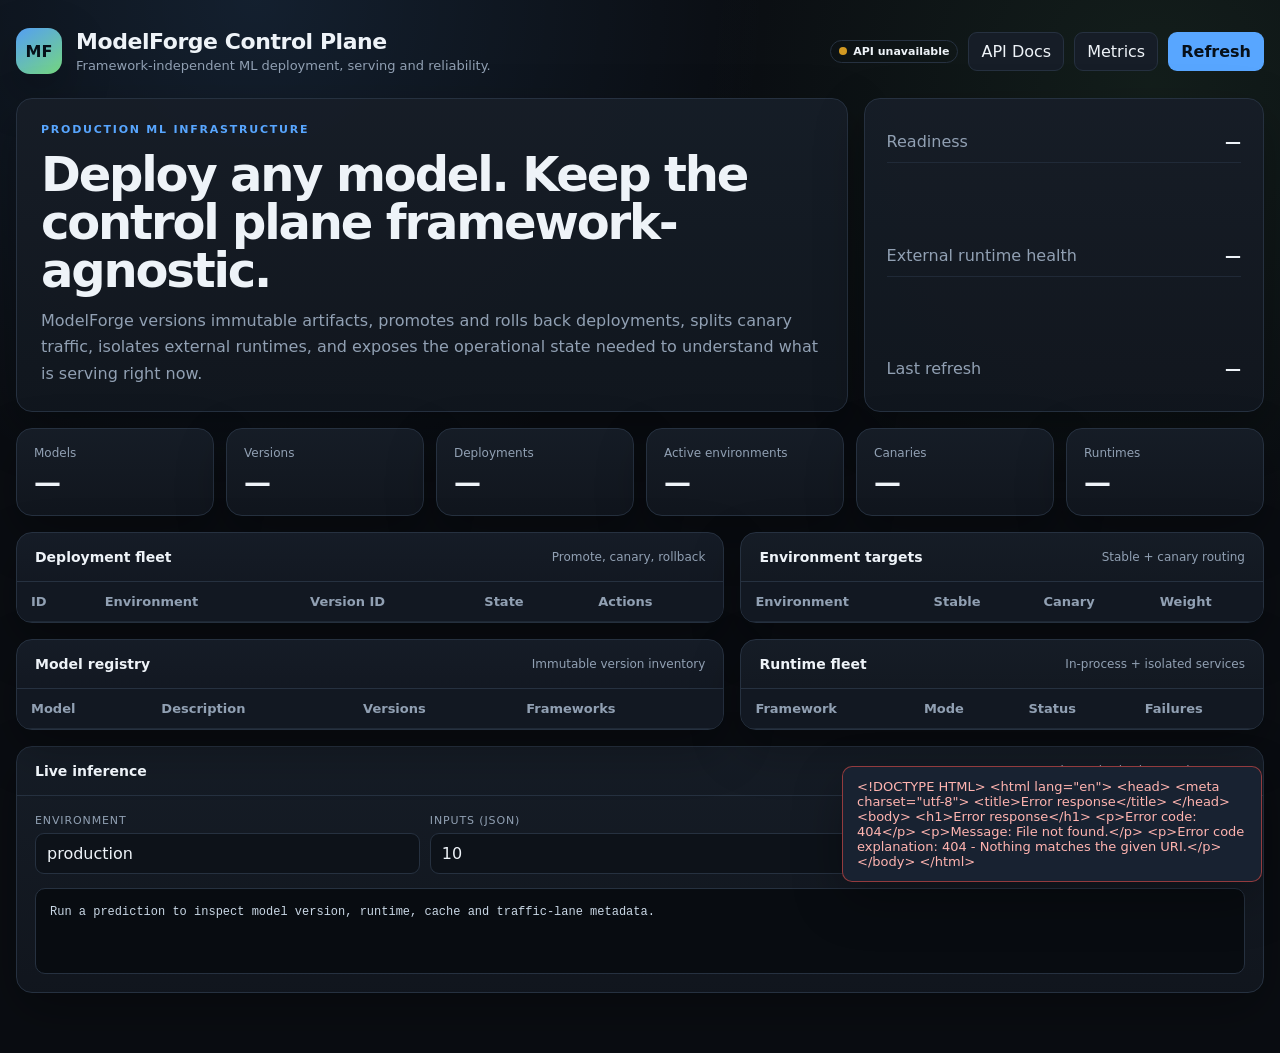
==== src/modelforge/dashboard/index.html @ 1e62b107 "Add operational dashboard and ModelForge CLI" ====
<!doctype html>
<html lang="en">
<head>
  <meta charset="utf-8">
  <meta name="viewport" content="width=device-width, initial-scale=1">
  <title>ModelForge Control Plane</title>
  <style>
    :root {
      color-scheme: dark;
      --bg: #0a0d12;
      --panel: #11161e;
      --panel-2: #161d27;
      --line: #263140;
      --text: #eef3f8;
      --muted: #91a0b3;
      --accent: #7ee787;
      --accent-2: #58a6ff;
      --warning: #d29922;
      --danger: #f85149;
      --canary: #c297ff;
      --shadow: 0 18px 50px rgba(0, 0, 0, .28);
    }
    * { box-sizing: border-box; }
    body {
      margin: 0;
      font-family: Inter, ui-sans-serif, system-ui, -apple-system, BlinkMacSystemFont, "Segoe UI", sans-serif;
      background:
        radial-gradient(circle at 20% 0%, rgba(88,166,255,.12), transparent 32rem),
        radial-gradient(circle at 90% 8%, rgba(126,231,135,.08), transparent 28rem),
        var(--bg);
      color: var(--text);
      min-height: 100vh;
    }
    a { color: inherit; text-decoration: none; }
    button, input, textarea, select { font: inherit; }
    .shell { width: min(1480px, calc(100% - 32px)); margin: 0 auto; padding: 28px 0 60px; }
    header {
      display: flex; justify-content: space-between; gap: 20px; align-items: center;
      margin-bottom: 24px;
    }
    .brand { display: flex; align-items: center; gap: 14px; }
    .mark {
      width: 46px; height: 46px; border-radius: 14px; display: grid; place-items: center;
      background: linear-gradient(145deg, rgba(88,166,255,.95), rgba(126,231,135,.92));
      color: #071019; font-weight: 900; box-shadow: var(--shadow);
    }
    h1 { font-size: 22px; margin: 0; letter-spacing: -.02em; }
    .subtitle { color: var(--muted); font-size: 13px; margin-top: 4px; }
    .header-actions { display: flex; gap: 10px; align-items: center; flex-wrap: wrap; justify-content: flex-end; }
    .btn {
      border: 1px solid var(--line); background: var(--panel-2); color: var(--text);
      padding: 9px 12px; border-radius: 9px; cursor: pointer; transition: .18s ease;
    }
    .btn:hover { transform: translateY(-1px); border-color: #46566d; }
    .btn.primary { background: var(--accent-2); color: #071019; border-color: transparent; font-weight: 700; }
    .btn.danger { color: #ffb4b0; }
    .btn.small { padding: 6px 9px; font-size: 12px; }
    .status-dot { width: 8px; height: 8px; border-radius: 50%; display: inline-block; background: var(--warning); }
    .status-dot.ok { background: var(--accent); box-shadow: 0 0 12px rgba(126,231,135,.6); }
    .hero {
      display: grid; grid-template-columns: 1.35fr .65fr; gap: 16px; margin-bottom: 16px;
    }
    .card {
      background: linear-gradient(180deg, rgba(22,29,39,.96), rgba(17,22,30,.96));
      border: 1px solid var(--line); border-radius: 16px; box-shadow: var(--shadow);
    }
    .overview { padding: 24px; }
    .eyebrow { color: var(--accent-2); text-transform: uppercase; font-size: 11px; letter-spacing: .16em; font-weight: 800; }
    .overview h2 { font-size: clamp(28px, 4vw, 48px); letter-spacing: -.045em; line-height: 1; margin: 14px 0 14px; max-width: 780px; }
    .overview p { color: var(--muted); max-width: 820px; line-height: 1.65; margin: 0; }
    .system-card { padding: 22px; display: flex; flex-direction: column; justify-content: space-between; }
    .system-row { display: flex; justify-content: space-between; align-items: center; padding: 11px 0; border-bottom: 1px solid rgba(38,49,64,.7); }
    .system-row:last-child { border-bottom: 0; }
    .system-row span:first-child { color: var(--muted); }
    .grid-stats { display: grid; grid-template-columns: repeat(6, minmax(0,1fr)); gap: 12px; margin-bottom: 16px; }
    .stat { padding: 17px; }
    .stat .label { font-size: 12px; color: var(--muted); }
    .stat .value { font-size: 27px; font-weight: 780; margin-top: 7px; letter-spacing: -.03em; }
    .section-grid { display: grid; grid-template-columns: 1.15fr .85fr; gap: 16px; margin-bottom: 16px; }
    .section { overflow: hidden; }
    .section-head {
      padding: 16px 18px; border-bottom: 1px solid var(--line); display: flex;
      justify-content: space-between; align-items: center; gap: 12px;
    }
    .section-head h3 { margin: 0; font-size: 14px; }
    .section-head span { color: var(--muted); font-size: 12px; }
    .table-wrap { overflow: auto; max-height: 440px; }
    table { width: 100%; border-collapse: collapse; font-size: 13px; }
    th, td { padding: 12px 14px; border-bottom: 1px solid rgba(38,49,64,.72); text-align: left; white-space: nowrap; }
    th { color: var(--muted); font-weight: 600; position: sticky; top: 0; background: #121822; z-index: 1; }
    tr:hover td { background: rgba(88,166,255,.035); }
    .badge {
      display: inline-flex; align-items: center; gap: 6px; padding: 4px 8px; border-radius: 999px;
      border: 1px solid var(--line); font-size: 11px; font-weight: 700;
    }
    .badge.active, .badge.healthy, .badge.closed { color: var(--accent); border-color: rgba(126,231,135,.28); background: rgba(126,231,135,.07); }
    .badge.canary { color: var(--canary); border-color: rgba(194,151,255,.28); background: rgba(194,151,255,.07); }
    .badge.failed, .badge.unavailable, .badge.open { color: #ffaaa5; border-color: rgba(248,81,73,.3); background: rgba(248,81,73,.08); }
    .badge.deploying, .badge.half_open { color: #ffd36a; border-color: rgba(210,153,34,.35); background: rgba(210,153,34,.08); }
    .muted { color: var(--muted); }
    .actions { display: flex; gap: 6px; }
    .empty { padding: 28px 18px; color: var(--muted); text-align: center; }
    .inference { padding: 18px; }
    .form-row { display: grid; grid-template-columns: .7fr 1.3fr auto; gap: 10px; align-items: end; }
    label { display: block; color: var(--muted); font-size: 11px; margin-bottom: 6px; text-transform: uppercase; letter-spacing: .08em; }
    input, textarea {
      width: 100%; background: #0d1219; color: var(--text); border: 1px solid var(--line);
      border-radius: 9px; padding: 10px 11px; outline: none;
    }
    input:focus, textarea:focus { border-color: var(--accent-2); box-shadow: 0 0 0 3px rgba(88,166,255,.09); }
    textarea { min-height: 88px; resize: vertical; }
    pre {
      margin: 14px 0 0; padding: 14px; border-radius: 10px; background: #080c11; border: 1px solid var(--line);
      overflow: auto; min-height: 86px; color: #c9d7e5; font-size: 12px; line-height: 1.55;
    }
    .toast {
      position: fixed; right: 18px; bottom: 18px; max-width: 420px; padding: 12px 14px;
      border-radius: 10px; background: #182231; border: 1px solid #3d4e65; box-shadow: var(--shadow);
      opacity: 0; transform: translateY(10px); pointer-events: none; transition: .2s ease; font-size: 13px;
    }
    .toast.show { opacity: 1; transform: translateY(0); }
    .toast.error { border-color: rgba(248,81,73,.55); color: #ffb4b0; }
    @media (max-width: 1100px) {
      .grid-stats { grid-template-columns: repeat(3, minmax(0,1fr)); }
      .hero, .section-grid { grid-template-columns: 1fr; }
    }
    @media (max-width: 720px) {
      .shell { width: min(100% - 18px, 1480px); padding-top: 14px; }
      header { align-items: flex-start; flex-direction: column; }
      .grid-stats { grid-template-columns: repeat(2, minmax(0,1fr)); }
      .form-row { grid-template-columns: 1fr; }
      .overview { padding: 19px; }
    }
  </style>
</head>
<body>
  <div class="shell">
    <header>
      <div class="brand">
        <div class="mark">MF</div>
        <div>
          <h1>ModelForge Control Plane</h1>
          <div class="subtitle">Framework-independent ML deployment, serving and reliability.</div>
        </div>
      </div>
      <div class="header-actions">
        <span class="badge"><span id="api-dot" class="status-dot"></span><span id="api-status">Checking API</span></span>
        <a class="btn" href="/docs">API Docs</a>
        <a class="btn" href="/metrics">Metrics</a>
        <button class="btn primary" id="refresh-button">Refresh</button>
      </div>
    </header>

    <div class="hero">
      <section class="card overview">
        <div class="eyebrow">Production ML infrastructure</div>
        <h2>Deploy any model. Keep the control plane framework-agnostic.</h2>
        <p>
          ModelForge versions immutable artifacts, promotes and rolls back deployments,
          splits canary traffic, isolates external runtimes, and exposes the operational
          state needed to understand what is serving right now.
        </p>
      </section>
      <section class="card system-card">
        <div class="system-row"><span>Readiness</span><strong id="readiness">—</strong></div>
        <div class="system-row"><span>External runtime health</span><strong id="external-health">—</strong></div>
        <div class="system-row"><span>Last refresh</span><strong id="last-refresh">—</strong></div>
      </section>
    </div>

    <div class="grid-stats">
      <div class="card stat"><div class="label">Models</div><div class="value" id="models-count">—</div></div>
      <div class="card stat"><div class="label">Versions</div><div class="value" id="versions-count">—</div></div>
      <div class="card stat"><div class="label">Deployments</div><div class="value" id="deployments-count">—</div></div>
      <div class="card stat"><div class="label">Active environments</div><div class="value" id="environments-count">—</div></div>
      <div class="card stat"><div class="label">Canaries</div><div class="value" id="canaries-count">—</div></div>
      <div class="card stat"><div class="label">Runtimes</div><div class="value" id="runtimes-count">—</div></div>
    </div>

    <div class="section-grid">
      <section class="card section">
        <div class="section-head"><h3>Deployment fleet</h3><span>Promote, canary, rollback</span></div>
        <div class="table-wrap">
          <table>
            <thead><tr><th>ID</th><th>Environment</th><th>Version ID</th><th>State</th><th>Actions</th></tr></thead>
            <tbody id="deployment-body"></tbody>
          </table>
          <div class="empty" id="deployment-empty" hidden>No deployments yet.</div>
        </div>
      </section>

      <section class="card section">
        <div class="section-head"><h3>Environment targets</h3><span>Stable + canary routing</span></div>
        <div class="table-wrap">
          <table>
            <thead><tr><th>Environment</th><th>Stable</th><th>Canary</th><th>Weight</th></tr></thead>
            <tbody id="target-body"></tbody>
          </table>
          <div class="empty" id="target-empty" hidden>No active environments yet.</div>
        </div>
      </section>
    </div>

    <div class="section-grid">
      <section class="card section">
        <div class="section-head"><h3>Model registry</h3><span>Immutable version inventory</span></div>
        <div class="table-wrap">
          <table>
            <thead><tr><th>Model</th><th>Description</th><th>Versions</th><th>Frameworks</th></tr></thead>
            <tbody id="model-body"></tbody>
          </table>
          <div class="empty" id="model-empty" hidden>No registered models yet.</div>
        </div>
      </section>

      <section class="card section">
        <div class="section-head"><h3>Runtime fleet</h3><span>In-process + isolated services</span></div>
        <div class="table-wrap">
          <table>
            <thead><tr><th>Framework</th><th>Mode</th><th>Status</th><th>Failures</th></tr></thead>
            <tbody id="runtime-body"></tbody>
          </table>
          <div class="empty" id="runtime-empty" hidden>No runtimes registered.</div>
        </div>
      </section>
    </div>

    <section class="card section">
      <div class="section-head"><h3>Live inference</h3><span>Test the authoritative serving target</span></div>
      <div class="inference">
        <div class="form-row">
          <div>
            <label for="environment">Environment</label>
            <input id="environment" value="production" placeholder="production">
          </div>
          <div>
            <label for="inputs">Inputs (JSON)</label>
            <input id="inputs" value="10" placeholder='{"features":[1,2,3]}'>
          </div>
          <button class="btn primary" id="predict-button">Predict</button>
        </div>
        <pre id="prediction-output">Run a prediction to inspect model version, runtime, cache and traffic-lane metadata.</pre>
      </div>
    </section>
  </div>

  <div id="toast" class="toast"></div>

  <script>
    const state = { models: [], modelVersions: new Map(), deployments: [], targets: [], runtimes: null, health: null };

    function badge(value) {
      const normalized = String(value || "unknown").toLowerCase();
      return '<span class="badge ' + normalized + '">' + escapeHtml(String(value || "unknown")) + '</span>';
    }

    function escapeHtml(value) {
      const element = document.createElement("div");
      element.textContent = value;
      return element.innerHTML;
    }

    async function api(path, options) {
      const response = await fetch(path, Object.assign({ headers: { "Content-Type": "application/json" } }, options || {}));
      const contentType = response.headers.get("content-type") || "";
      const payload = contentType.includes("application/json") ? await response.json() : await response.text();
      if (!response.ok) {
        const detail = payload && payload.detail ? payload.detail : payload;
        throw new Error(typeof detail === "string" ? detail : JSON.stringify(detail));
      }
      return payload;
    }

    function toast(message, isError) {
      const element = document.getElementById("toast");
      element.textContent = message;
      element.className = "toast show" + (isError ? " error" : "");
      window.clearTimeout(window.toastTimer);
      window.toastTimer = window.setTimeout(function () { element.className = "toast"; }, 3200);
    }

    async function loadModelVersions(models) {
      const entries = await Promise.all(models.map(async function (model) {
        try {
          return [model.id, await api("/models/" + model.id + "/versions")];
        } catch (error) {
          return [model.id, []];
        }
      }));
      state.modelVersions = new Map(entries);
    }

    async function loadTargets(deployments) {
      const environments = Array.from(new Set(deployments.map(function (item) { return item.environment; })));
      const targets = await Promise.all(environments.map(async function (environment) {
        try {
          return await api("/deployment-targets/" + encodeURIComponent(environment));
        } catch (error) {
          return null;
        }
      }));
      state.targets = targets.filter(Boolean);
    }

    async function refresh() {
      document.getElementById("refresh-button").disabled = true;
      try {
        const responses = await Promise.all([
          api("/health"),
          api("/ready"),
          api("/models"),
          api("/deployments"),
          api("/runtimes"),
          api("/runtimes/health")
        ]);

        state.models = responses[2];
        state.deployments = responses[3];
        state.runtimes = responses[4];
        state.health = responses[5];

        await Promise.all([
          loadModelVersions(state.models),
          loadTargets(state.deployments)
        ]);

        render(responses[0], responses[1]);
        document.getElementById("api-dot").classList.add("ok");
        document.getElementById("api-status").textContent = "API healthy";
      } catch (error) {
        document.getElementById("api-dot").classList.remove("ok");
        document.getElementById("api-status").textContent = "API unavailable";
        toast(error.message, true);
      } finally {
        document.getElementById("refresh-button").disabled = false;
      }
    }

    function render(health, readiness) {
      const allVersions = Array.from(state.modelVersions.values()).flat();
      const external = state.runtimes.external || [];
      const inProcess = state.runtimes.in_process || [];
      const healthyExternal = (state.health.external || []).filter(function (item) { return item.status === "healthy"; }).length;

      document.getElementById("readiness").textContent = readiness.status || "unknown";
      document.getElementById("external-health").textContent = external.length ? healthyExternal + "/" + external.length + " healthy" : "No external runtimes";
      document.getElementById("last-refresh").textContent = new Date().toLocaleTimeString();
      document.getElementById("models-count").textContent = state.models.length;
      document.getElementById("versions-count").textContent = allVersions.length;
      document.getElementById("deployments-count").textContent = state.deployments.length;
      document.getElementById("environments-count").textContent = state.targets.length;
      document.getElementById("canaries-count").textContent = state.deployments.filter(function (item) { return item.state === "CANARY"; }).length;
      document.getElementById("runtimes-count").textContent = external.length + inProcess.length;

      renderModels();
      renderDeployments();
      renderTargets();
      renderRuntimes();
    }

    function renderModels() {
      const body = document.getElementById("model-body");
      body.innerHTML = "";
      state.models.forEach(function (model) {
        const versions = state.modelVersions.get(model.id) || [];
        const frameworks = Array.from(new Set(versions.map(function (version) { return version.framework; }))).join(", ") || "—";
        const row = document.createElement("tr");
        row.innerHTML =
          "<td><strong>" + escapeHtml(model.name) + "</strong><div class='muted'>#" + model.id + "</div></td>" +
          "<td class='muted'>" + escapeHtml(model.description || "—") + "</td>" +
          "<td>" + versions.length + "</td>" +
          "<td>" + escapeHtml(frameworks) + "</td>";
        body.appendChild(row);
      });
      document.getElementById("model-empty").hidden = state.models.length !== 0;
    }

    function deploymentActions(deployment) {
      const buttons = [];
      if (deployment.state === "DEPLOYING") {
        buttons.push(actionButton("Promote", "promote", deployment.id));
        buttons.push(actionButton("Canary", "canary-start", deployment.id));
      } else if (deployment.state === "CANARY") {
        buttons.push(actionButton("Weight", "canary-weight", deployment.id));
        buttons.push(actionButton("Promote canary", "canary-promote", deployment.id));
        buttons.push(actionButton("Abort", "canary-abort", deployment.id, true));
      } else if (deployment.state === "SUPERSEDED") {
        buttons.push(actionButton("Rollback", "rollback", deployment.id));
      }
      return buttons.length ? "<div class='actions'>" + buttons.join("") + "</div>" : "<span class='muted'>—</span>";
    }

    function actionButton(label, action, id, danger) {
      return "<button class='btn small" + (danger ? " danger" : "") + "' data-action='" + action + "' data-id='" + id + "'>" + label + "</button>";
    }

    function renderDeployments() {
      const body = document.getElementById("deployment-body");
      body.innerHTML = "";
      state.deployments.slice().reverse().forEach(function (deployment) {
        const row = document.createElement("tr");
        row.innerHTML =
          "<td>#" + deployment.id + "</td>" +
          "<td><strong>" + escapeHtml(deployment.environment) + "</strong></td>" +
          "<td>#" + deployment.model_version_id + "</td>" +
          "<td>" + badge(deployment.state) + "</td>" +
          "<td>" + deploymentActions(deployment) + "</td>";
        body.appendChild(row);
      });
      document.getElementById("deployment-empty").hidden = state.deployments.length !== 0;
    }

    function renderTargets() {
      const body = document.getElementById("target-body");
      body.innerHTML = "";
      state.targets.forEach(function (target) {
        const row = document.createElement("tr");
        row.innerHTML =
          "<td><strong>" + escapeHtml(target.environment) + "</strong></td>" +
          "<td>#" + target.active_deployment_id + "</td>" +
          "<td>" + (target.canary_deployment_id ? "#" + target.canary_deployment_id : "—") + "</td>" +
          "<td>" + (target.canary_deployment_id ? target.canary_weight + "%" : "—") + "</td>";
        body.appendChild(row);
      });
      document.getElementById("target-empty").hidden = state.targets.length !== 0;
    }

    function renderRuntimes() {
      const body = document.getElementById("runtime-body");
      body.innerHTML = "";
      const healthMap = new Map((state.health.external || []).map(function (item) { return [item.framework, item]; }));

      (state.runtimes.in_process || []).forEach(function (runtime) {
        const row = document.createElement("tr");
        row.innerHTML =
          "<td><strong>" + escapeHtml(runtime.framework) + "</strong></td>" +
          "<td>in-process</td><td>" + badge("healthy") + "</td><td>0</td>";
        body.appendChild(row);
      });

      (state.runtimes.external || []).forEach(function (runtime) {
        const health = healthMap.get(runtime.framework) || {};
        const row = document.createElement("tr");
        row.innerHTML =
          "<td><strong>" + escapeHtml(runtime.framework) + "</strong><div class='muted'>" + escapeHtml(runtime.runtime || "") + "</div></td>" +
          "<td>external</td>" +
          "<td>" + badge(health.status || runtime.circuit_state) + "</td>" +
          "<td>" + (runtime.consecutive_failures || 0) + "</td>";
        body.appendChild(row);
      });

      const count = (state.runtimes.in_process || []).length + (state.runtimes.external || []).length;
      document.getElementById("runtime-empty").hidden = count !== 0;
    }

    async function mutate(path, method, payload, successMessage) {
      try {
        await api(path, { method: method || "POST", body: payload ? JSON.stringify(payload) : undefined });
        toast(successMessage, false);
        await refresh();
      } catch (error) {
        toast(error.message, true);
      }
    }

    document.getElementById("deployment-body").addEventListener("click", async function (event) {
      const button = event.target.closest("button[data-action]");
      if (!button) return;

      const id = button.dataset.id;
      const action = button.dataset.action;

      if (action === "promote") {
        return mutate("/deployments/" + id + "/promote", "POST", null, "Deployment promoted.");
      }
      if (action === "rollback") {
        return mutate("/deployments/" + id + "/rollback", "POST", null, "Deployment rolled back.");
      }
      if (action === "canary-start") {
        const weight = Number(window.prompt("Canary traffic percentage (1-99)", "10"));
        if (!Number.isInteger(weight)) return;
        return mutate("/deployments/" + id + "/canary", "POST", { weight: weight }, "Canary started.");
      }
      if (action === "canary-weight") {
        const weight = Number(window.prompt("New canary traffic percentage (1-99)", "20"));
        if (!Number.isInteger(weight)) return;
        return mutate("/deployments/" + id + "/canary", "PATCH", { weight: weight }, "Canary weight updated.");
      }
      if (action === "canary-promote") {
        if (!window.confirm("Promote this canary to stable?")) return;
        return mutate("/deployments/" + id + "/canary/promote", "POST", null, "Canary promoted.");
      }
      if (action === "canary-abort") {
        const reason = window.prompt("Reason for aborting this canary", "Operator aborted canary from dashboard.");
        if (!reason) return;
        return mutate("/deployments/" + id + "/canary/abort", "POST", { reason: reason }, "Canary aborted.");
      }
    });

    document.getElementById("predict-button").addEventListener("click", async function () {
      const output = document.getElementById("prediction-output");
      const environment = document.getElementById("environment").value.trim();
      const rawInputs = document.getElementById("inputs").value.trim();
      let inputs;

      try {
        inputs = JSON.parse(rawInputs);
      } catch (error) {
        output.textContent = "Invalid JSON input: " + error.message;
        return;
      }

      output.textContent = "Running prediction…";
      try {
        const result = await api("/predict", {
          method: "POST",
          body: JSON.stringify({ environment: environment, inputs: inputs })
        });
        output.textContent = JSON.stringify(result, null, 2);
      } catch (error) {
        output.textContent = "Prediction failed: " + error.message;
      }
    });

    document.getElementById("refresh-button").addEventListener("click", refresh);
    refresh();
    window.setInterval(refresh, 15000);
  </script>
</body>
</html>
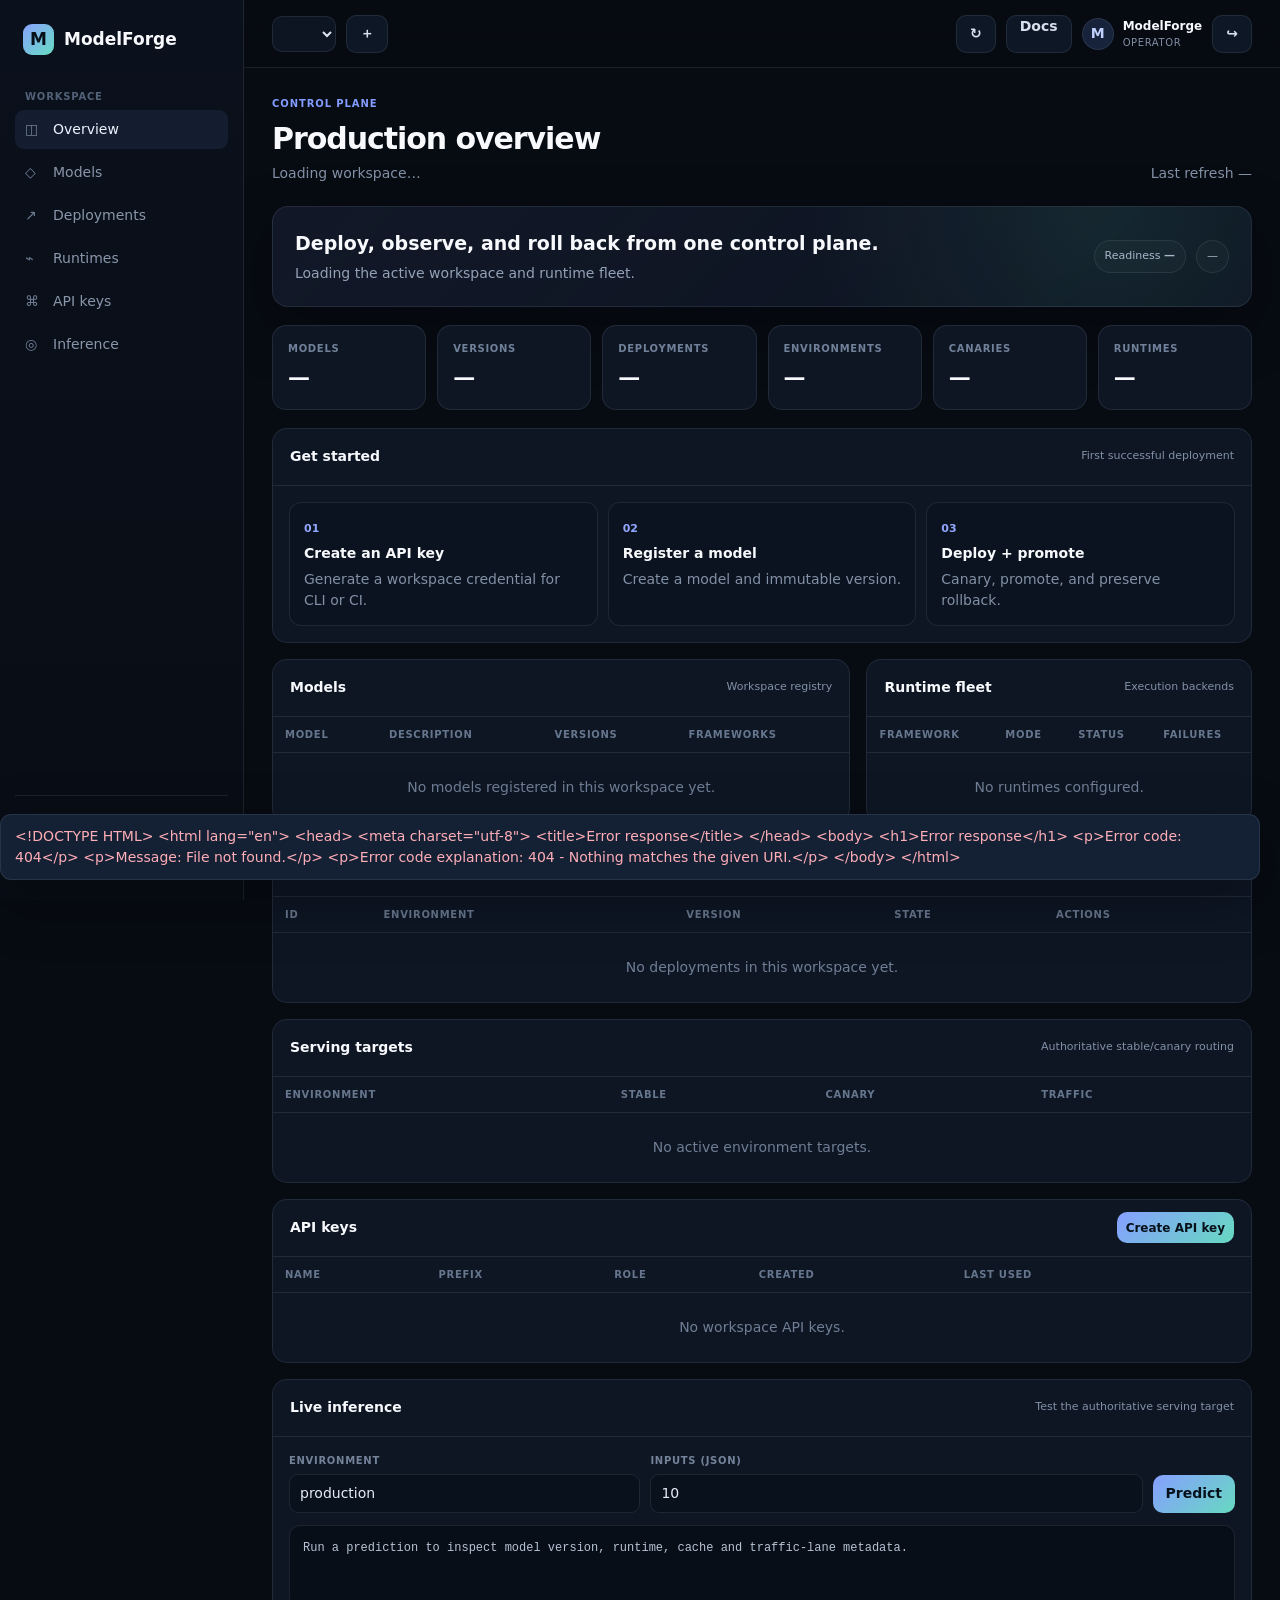
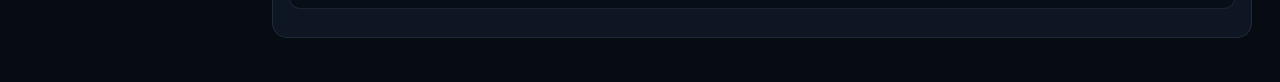
==== commit 36e8f995: "Build public landing page and multi-tenant SaaS console" ====
--- a/src/modelforge/dashboard/index.html
+++ b/src/modelforge/dashboard/index.html
@@ -1,530 +1,108 @@
 <!doctype html>
 <html lang="en">
 <head>
-  <meta charset="utf-8">
-  <meta name="viewport" content="width=device-width, initial-scale=1">
-  <title>ModelForge Control Plane</title>
-  <style>
-    :root {
-      color-scheme: dark;
-      --bg: #0a0d12;
-      --panel: #11161e;
-      --panel-2: #161d27;
-      --line: #263140;
-      --text: #eef3f8;
-      --muted: #91a0b3;
-      --accent: #7ee787;
-      --accent-2: #58a6ff;
-      --warning: #d29922;
-      --danger: #f85149;
-      --canary: #c297ff;
-      --shadow: 0 18px 50px rgba(0, 0, 0, .28);
-    }
-    * { box-sizing: border-box; }
-    body {
-      margin: 0;
-      font-family: Inter, ui-sans-serif, system-ui, -apple-system, BlinkMacSystemFont, "Segoe UI", sans-serif;
-      background:
-        radial-gradient(circle at 20% 0%, rgba(88,166,255,.12), transparent 32rem),
-        radial-gradient(circle at 90% 8%, rgba(126,231,135,.08), transparent 28rem),
-        var(--bg);
-      color: var(--text);
-      min-height: 100vh;
-    }
-    a { color: inherit; text-decoration: none; }
-    button, input, textarea, select { font: inherit; }
-    .shell { width: min(1480px, calc(100% - 32px)); margin: 0 auto; padding: 28px 0 60px; }
-    header {
-      display: flex; justify-content: space-between; gap: 20px; align-items: center;
-      margin-bottom: 24px;
-    }
-    .brand { display: flex; align-items: center; gap: 14px; }
-    .mark {
-      width: 46px; height: 46px; border-radius: 14px; display: grid; place-items: center;
-      background: linear-gradient(145deg, rgba(88,166,255,.95), rgba(126,231,135,.92));
-      color: #071019; font-weight: 900; box-shadow: var(--shadow);
-    }
-    h1 { font-size: 22px; margin: 0; letter-spacing: -.02em; }
-    .subtitle { color: var(--muted); font-size: 13px; margin-top: 4px; }
-    .header-actions { display: flex; gap: 10px; align-items: center; flex-wrap: wrap; justify-content: flex-end; }
-    .btn {
-      border: 1px solid var(--line); background: var(--panel-2); color: var(--text);
-      padding: 9px 12px; border-radius: 9px; cursor: pointer; transition: .18s ease;
-    }
-    .btn:hover { transform: translateY(-1px); border-color: #46566d; }
-    .btn.primary { background: var(--accent-2); color: #071019; border-color: transparent; font-weight: 700; }
-    .btn.danger { color: #ffb4b0; }
-    .btn.small { padding: 6px 9px; font-size: 12px; }
-    .status-dot { width: 8px; height: 8px; border-radius: 50%; display: inline-block; background: var(--warning); }
-    .status-dot.ok { background: var(--accent); box-shadow: 0 0 12px rgba(126,231,135,.6); }
-    .hero {
-      display: grid; grid-template-columns: 1.35fr .65fr; gap: 16px; margin-bottom: 16px;
-    }
-    .card {
-      background: linear-gradient(180deg, rgba(22,29,39,.96), rgba(17,22,30,.96));
-      border: 1px solid var(--line); border-radius: 16px; box-shadow: var(--shadow);
-    }
-    .overview { padding: 24px; }
-    .eyebrow { color: var(--accent-2); text-transform: uppercase; font-size: 11px; letter-spacing: .16em; font-weight: 800; }
-    .overview h2 { font-size: clamp(28px, 4vw, 48px); letter-spacing: -.045em; line-height: 1; margin: 14px 0 14px; max-width: 780px; }
-    .overview p { color: var(--muted); max-width: 820px; line-height: 1.65; margin: 0; }
-    .system-card { padding: 22px; display: flex; flex-direction: column; justify-content: space-between; }
-    .system-row { display: flex; justify-content: space-between; align-items: center; padding: 11px 0; border-bottom: 1px solid rgba(38,49,64,.7); }
-    .system-row:last-child { border-bottom: 0; }
-    .system-row span:first-child { color: var(--muted); }
-    .grid-stats { display: grid; grid-template-columns: repeat(6, minmax(0,1fr)); gap: 12px; margin-bottom: 16px; }
-    .stat { padding: 17px; }
-    .stat .label { font-size: 12px; color: var(--muted); }
-    .stat .value { font-size: 27px; font-weight: 780; margin-top: 7px; letter-spacing: -.03em; }
-    .section-grid { display: grid; grid-template-columns: 1.15fr .85fr; gap: 16px; margin-bottom: 16px; }
-    .section { overflow: hidden; }
-    .section-head {
-      padding: 16px 18px; border-bottom: 1px solid var(--line); display: flex;
-      justify-content: space-between; align-items: center; gap: 12px;
-    }
-    .section-head h3 { margin: 0; font-size: 14px; }
-    .section-head span { color: var(--muted); font-size: 12px; }
-    .table-wrap { overflow: auto; max-height: 440px; }
-    table { width: 100%; border-collapse: collapse; font-size: 13px; }
-    th, td { padding: 12px 14px; border-bottom: 1px solid rgba(38,49,64,.72); text-align: left; white-space: nowrap; }
-    th { color: var(--muted); font-weight: 600; position: sticky; top: 0; background: #121822; z-index: 1; }
-    tr:hover td { background: rgba(88,166,255,.035); }
-    .badge {
-      display: inline-flex; align-items: center; gap: 6px; padding: 4px 8px; border-radius: 999px;
-      border: 1px solid var(--line); font-size: 11px; font-weight: 700;
-    }
-    .badge.active, .badge.healthy, .badge.closed { color: var(--accent); border-color: rgba(126,231,135,.28); background: rgba(126,231,135,.07); }
-    .badge.canary { color: var(--canary); border-color: rgba(194,151,255,.28); background: rgba(194,151,255,.07); }
-    .badge.failed, .badge.unavailable, .badge.open { color: #ffaaa5; border-color: rgba(248,81,73,.3); background: rgba(248,81,73,.08); }
-    .badge.deploying, .badge.half_open { color: #ffd36a; border-color: rgba(210,153,34,.35); background: rgba(210,153,34,.08); }
-    .muted { color: var(--muted); }
-    .actions { display: flex; gap: 6px; }
-    .empty { padding: 28px 18px; color: var(--muted); text-align: center; }
-    .inference { padding: 18px; }
-    .form-row { display: grid; grid-template-columns: .7fr 1.3fr auto; gap: 10px; align-items: end; }
-    label { display: block; color: var(--muted); font-size: 11px; margin-bottom: 6px; text-transform: uppercase; letter-spacing: .08em; }
-    input, textarea {
-      width: 100%; background: #0d1219; color: var(--text); border: 1px solid var(--line);
-      border-radius: 9px; padding: 10px 11px; outline: none;
-    }
-    input:focus, textarea:focus { border-color: var(--accent-2); box-shadow: 0 0 0 3px rgba(88,166,255,.09); }
-    textarea { min-height: 88px; resize: vertical; }
-    pre {
-      margin: 14px 0 0; padding: 14px; border-radius: 10px; background: #080c11; border: 1px solid var(--line);
-      overflow: auto; min-height: 86px; color: #c9d7e5; font-size: 12px; line-height: 1.55;
-    }
-    .toast {
-      position: fixed; right: 18px; bottom: 18px; max-width: 420px; padding: 12px 14px;
-      border-radius: 10px; background: #182231; border: 1px solid #3d4e65; box-shadow: var(--shadow);
-      opacity: 0; transform: translateY(10px); pointer-events: none; transition: .2s ease; font-size: 13px;
-    }
-    .toast.show { opacity: 1; transform: translateY(0); }
-    .toast.error { border-color: rgba(248,81,73,.55); color: #ffb4b0; }
-    @media (max-width: 1100px) {
-      .grid-stats { grid-template-columns: repeat(3, minmax(0,1fr)); }
-      .hero, .section-grid { grid-template-columns: 1fr; }
-    }
-    @media (max-width: 720px) {
-      .shell { width: min(100% - 18px, 1480px); padding-top: 14px; }
-      header { align-items: flex-start; flex-direction: column; }
-      .grid-stats { grid-template-columns: repeat(2, minmax(0,1fr)); }
-      .form-row { grid-template-columns: 1fr; }
-      .overview { padding: 19px; }
-    }
-  </style>
+<meta charset="utf-8"><meta name="viewport" content="width=device-width, initial-scale=1">
+<title>ModelForge Console</title>
+<style>
+:root{color-scheme:dark;--bg:#070b12;--side:#0b111c;--panel:#0e1624;--border:rgba(148,163,184,.14);--text:#f7f9fc;--muted:#8290a5;--accent:#829cff;--green:#64dfbd;--amber:#f3bd67;--red:#ff7785;--shadow:0 20px 60px rgba(0,0,0,.28)}
+*{box-sizing:border-box}body{margin:0;background:var(--bg);color:var(--text);font:14px/1.5 Inter,ui-sans-serif,system-ui,-apple-system,BlinkMacSystemFont,"Segoe UI",sans-serif}button,input,select{font:inherit}.app{min-height:100vh;display:grid;grid-template-columns:244px 1fr}
+aside{position:sticky;top:0;height:100vh;background:linear-gradient(180deg,#0b111c,#080d15);border-right:1px solid var(--border);padding:20px 15px;display:flex;flex-direction:column}.brand{display:flex;align-items:center;gap:10px;padding:4px 8px 22px;font-weight:780;font-size:17px}.mark{width:31px;height:31px;border-radius:9px;display:grid;place-items:center;background:linear-gradient(135deg,#89a2ff,#67ddc2);color:#061018;font-weight:900}.navlabel{color:#536178;text-transform:uppercase;letter-spacing:.08em;font-size:10px;font-weight:800;padding:12px 10px 6px}.nav{display:grid;gap:4px}.nav a{color:#8996aa;padding:9px 10px;border-radius:9px;display:flex;gap:10px;text-decoration:none}.nav a:hover,.nav a.active{color:#eef3ff;background:rgba(124,156,255,.09)}.glyph{width:18px;color:#6e7e95}.sidebottom{margin-top:auto;border-top:1px solid var(--border);padding-top:16px}.health{display:flex;gap:9px;align-items:center;padding:8px 10px;color:#92a0b3;font-size:12px}.hdot{width:7px;height:7px;border-radius:50%;background:#475569}.hdot.ok{background:var(--green);box-shadow:0 0 12px rgba(100,223,189,.55)}
+main{min-width:0}.topbar{height:68px;border-bottom:1px solid var(--border);display:flex;align-items:center;justify-content:space-between;padding:0 28px;position:sticky;top:0;background:rgba(7,11,18,.86);backdrop-filter:blur(18px);z-index:20}.top-left,.top-right{display:flex;align-items:center;gap:10px}.workspace{background:#0d1522;color:#dce5f4;border:1px solid var(--border);border-radius:10px;padding:8px 31px 8px 11px;max-width:240px}.btn{border:1px solid var(--border);background:#0e1725;color:#d8e0ed;border-radius:10px;min-height:38px;padding:0 13px;cursor:pointer;font-weight:700}.btn:hover{border-color:rgba(130,156,255,.45)}.btn.primary{background:linear-gradient(135deg,#869fff,#67d9c1);border:0;color:#07111b}.btn.danger{color:#ff9aa5}.btn.small{min-height:31px;padding:0 9px;font-size:12px}.user{display:flex;align-items:center;gap:9px}.avatar{width:32px;height:32px;border-radius:50%;display:grid;place-items:center;background:#17233a;color:#bfd0ff;border:1px solid var(--border);font-weight:800}.user-name{font-weight:720;font-size:12px}.user-role{color:var(--muted);font-size:10px;text-transform:uppercase;letter-spacing:.06em}
+.content{padding:28px;max-width:1500px;margin:0 auto}.page-head{display:flex;justify-content:space-between;align-items:flex-end;gap:20px;margin-bottom:22px}.eyebrow{color:#829cff;text-transform:uppercase;font-size:10px;letter-spacing:.09em;font-weight:800}.page-head h1{margin:5px 0 2px;font-size:30px;letter-spacing:-.035em}.muted{color:var(--muted)}
+.hero{border:1px solid var(--border);background:radial-gradient(circle at 85% 0%,rgba(100,223,189,.09),transparent 35%),linear-gradient(135deg,rgba(130,156,255,.09),rgba(14,22,36,.85));border-radius:16px;padding:22px;display:flex;justify-content:space-between;gap:20px;align-items:center;margin-bottom:18px;box-shadow:var(--shadow)}.hero h2{margin:0 0 5px;font-size:19px}.hero p{margin:0;color:#93a2b7}.hero-side{display:flex;gap:10px}.pill{border:1px solid var(--border);background:rgba(255,255,255,.025);padding:7px 10px;border-radius:999px;color:#aab7c9;font-size:11px}
+.stats{display:grid;grid-template-columns:repeat(6,1fr);gap:11px;margin-bottom:18px}.stat{border:1px solid var(--border);background:var(--panel);border-radius:14px;padding:15px}.stat span{display:block;color:#718199;font-size:10px;text-transform:uppercase;letter-spacing:.07em;font-weight:800}.stat strong{display:block;margin-top:5px;font-size:22px}.grid2{display:grid;grid-template-columns:1.2fr .8fr;gap:16px}.card{border:1px solid var(--border);background:var(--panel);border-radius:15px;overflow:hidden;margin-bottom:16px}.section-head{min-height:57px;padding:0 17px;border-bottom:1px solid var(--border);display:flex;justify-content:space-between;align-items:center;gap:12px}.section-head h3{margin:0;font-size:14px}.section-head span{color:var(--muted);font-size:11px}.body{padding:16px}
+table{width:100%;border-collapse:collapse}th{text-align:left;color:#66768d;font-size:10px;text-transform:uppercase;letter-spacing:.07em;padding:10px 12px;border-bottom:1px solid var(--border)}td{padding:12px;border-bottom:1px solid rgba(148,163,184,.08);vertical-align:middle}tr:last-child td{border-bottom:0}.badge{display:inline-flex;padding:4px 7px;border-radius:999px;border:1px solid var(--border);font-size:10px;text-transform:uppercase;font-weight:800}.badge.active,.badge.healthy,.badge.owner,.badge.admin{color:#81e5c9;background:rgba(100,223,189,.07)}.badge.canary,.badge.deploying,.badge.developer{color:#ffd18a;background:rgba(243,189,103,.08)}.badge.failed,.badge.unavailable,.badge.circuit_open{color:#ff9ca6;background:rgba(255,119,133,.08)}.actions{display:flex;gap:6px;flex-wrap:wrap}.empty{padding:24px;color:#6f7e94;text-align:center}
+.inference{display:grid;grid-template-columns:1fr 1.4fr auto;gap:10px;align-items:end}.field label{display:block;color:#74839a;font-size:10px;text-transform:uppercase;letter-spacing:.07em;font-weight:800;margin-bottom:6px}.field input,.field select{width:100%;height:39px;background:#09111d;border:1px solid var(--border);border-radius:9px;color:#e6edf8;padding:0 10px}.output{background:#080e17;border:1px solid var(--border);border-radius:11px;padding:13px;min-height:84px;white-space:pre-wrap;overflow:auto;font:12px/1.55 ui-monospace,SFMono-Regular,Menlo,monospace;color:#b7c3d5;margin-top:12px}.keyprefix{font:12px ui-monospace,SFMono-Regular,Menlo,monospace;color:#b7c8e1}
+.onboarding{display:grid;grid-template-columns:repeat(3,1fr);gap:10px}.step{border:1px solid var(--border);background:#0b1320;border-radius:12px;padding:14px}.step strong{display:block;margin:5px 0}.num{color:#92a7ff;font-size:11px;font-weight:900}
+dialog{border:1px solid var(--border);border-radius:16px;background:#0d1522;color:var(--text);padding:0;width:min(460px,calc(100vw - 32px));box-shadow:0 30px 100px rgba(0,0,0,.55)}dialog::backdrop{background:rgba(2,6,12,.76);backdrop-filter:blur(5px)}.modal-head{padding:17px 19px;border-bottom:1px solid var(--border);display:flex;justify-content:space-between;align-items:center}.modal-head h3{margin:0}.modal-body{padding:18px}.modal-actions{display:flex;justify-content:flex-end;gap:8px;margin-top:18px}.secret{word-break:break-all;background:#080e17;border:1px solid var(--border);border-radius:10px;padding:13px;font:12px/1.6 ui-monospace,SFMono-Regular,Menlo,monospace;color:#c6d5ec}.warn{color:#eec17a;font-size:12px;margin-top:10px}
+.toast{position:fixed;right:20px;bottom:20px;background:#142135;border:1px solid var(--border);color:#eaf1fb;border-radius:11px;padding:11px 14px;box-shadow:var(--shadow);opacity:0;transform:translateY(8px);pointer-events:none;transition:.18s;z-index:100}.toast.show{opacity:1;transform:none}.toast.error{color:#ffadb6}.authgate{position:fixed;inset:0;background:radial-gradient(circle at 50% 10%,rgba(130,156,255,.12),transparent 36%),#070b12;display:none;place-items:center;z-index:200}.authcard{width:min(470px,calc(100% - 32px));border:1px solid var(--border);border-radius:18px;background:#0d1522;padding:30px;text-align:center;box-shadow:var(--shadow)}.authcard .mark{margin:0 auto 15px}.authcard h2{font-size:24px;margin:0 0 8px}.authcard p{color:var(--muted);margin:0 0 20px}
+@media(max-width:1100px){.stats{grid-template-columns:repeat(3,1fr)}.grid2{grid-template-columns:1fr}.app{grid-template-columns:76px 1fr}.brand span:last-child,.nav a span:last-child,.navlabel,.sidebottom span:last-child{display:none}.nav a,.brand{justify-content:center}}@media(max-width:720px){.app{display:block}aside{display:none}.topbar{padding:0 14px}.content{padding:18px 14px}.stats{grid-template-columns:repeat(2,1fr)}.hero,.page-head{align-items:flex-start;flex-direction:column}.inference,.onboarding{grid-template-columns:1fr}.usertext{display:none}}
+</style>
 </head>
 <body>
-  <div class="shell">
-    <header>
-      <div class="brand">
-        <div class="mark">MF</div>
-        <div>
-          <h1>ModelForge Control Plane</h1>
-          <div class="subtitle">Framework-independent ML deployment, serving and reliability.</div>
-        </div>
-      </div>
-      <div class="header-actions">
-        <span class="badge"><span id="api-dot" class="status-dot"></span><span id="api-status">Checking API</span></span>
-        <a class="btn" href="/docs">API Docs</a>
-        <a class="btn" href="/metrics">Metrics</a>
-        <button class="btn primary" id="refresh-button">Refresh</button>
-      </div>
-    </header>
+<div class="app">
+<aside>
+  <div class="brand"><span class="mark">M</span><span>ModelForge</span></div>
+  <div class="navlabel">Workspace</div>
+  <nav class="nav">
+    <a class="active" href="#overview"><span class="glyph">◫</span><span>Overview</span></a>
+    <a href="#models"><span class="glyph">◇</span><span>Models</span></a>
+    <a href="#deployments"><span class="glyph">↗</span><span>Deployments</span></a>
+    <a href="#runtimes"><span class="glyph">⌁</span><span>Runtimes</span></a>
+    <a href="#keys"><span class="glyph">⌘</span><span>API keys</span></a>
+    <a href="#inference"><span class="glyph">◎</span><span>Inference</span></a>
+  </nav>
+  <div class="sidebottom"><div class="health"><span class="hdot" id="api-dot"></span><span id="api-status">Checking API</span></div><div class="health"><span class="hdot" id="runtime-dot"></span><span id="runtime-status">Checking runtimes</span></div></div>
+</aside>
+<main>
+<header class="topbar">
+  <div class="top-left"><select class="workspace" id="workspace-select"></select><button class="btn" id="new-workspace">＋</button></div>
+  <div class="top-right"><button class="btn" id="refresh-button">↻</button><a class="btn" href="/docs" style="text-decoration:none">Docs</a><div class="user"><div class="avatar" id="avatar">M</div><div class="usertext"><div class="user-name" id="user-name">ModelForge</div><div class="user-role" id="user-role">operator</div></div></div><button class="btn" id="logout-button">↪</button></div>
+</header>
+<div class="content">
+<section class="page-head" id="overview"><div><div class="eyebrow">Control plane</div><h1>Production overview</h1><div class="muted" id="workspace-subtitle">Loading workspace…</div></div><div class="muted">Last refresh <span id="last-refresh">—</span></div></section>
+<section class="hero"><div><h2>Deploy, observe, and roll back from one control plane.</h2><p id="hero-copy">Loading the active workspace and runtime fleet.</p></div><div class="hero-side"><span class="pill">Readiness <strong id="readiness">—</strong></span><span class="pill" id="external-health">—</span></div></section>
+<section class="stats"><div class="stat"><span>Models</span><strong id="models-count">—</strong></div><div class="stat"><span>Versions</span><strong id="versions-count">—</strong></div><div class="stat"><span>Deployments</span><strong id="deployments-count">—</strong></div><div class="stat"><span>Environments</span><strong id="environments-count">—</strong></div><div class="stat"><span>Canaries</span><strong id="canaries-count">—</strong></div><div class="stat"><span>Runtimes</span><strong id="runtimes-count">—</strong></div></section>
+<section class="card" id="onboarding"><div class="section-head"><h3>Get started</h3><span>First successful deployment</span></div><div class="body onboarding"><div class="step"><span class="num">01</span><strong>Create an API key</strong><div class="muted">Generate a workspace credential for CLI or CI.</div></div><div class="step"><span class="num">02</span><strong>Register a model</strong><div class="muted">Create a model and immutable version.</div></div><div class="step"><span class="num">03</span><strong>Deploy + promote</strong><div class="muted">Canary, promote, and preserve rollback.</div></div></div></section>
+<div class="grid2">
+<section class="card" id="models"><div class="section-head"><h3>Models</h3><span>Workspace registry</span></div><div class="body" style="padding:0"><table><thead><tr><th>Model</th><th>Description</th><th>Versions</th><th>Frameworks</th></tr></thead><tbody id="model-body"></tbody></table><div class="empty" id="model-empty">No models registered in this workspace yet.</div></div></section>
+<section class="card" id="runtimes"><div class="section-head"><h3>Runtime fleet</h3><span>Execution backends</span></div><div class="body" style="padding:0"><table><thead><tr><th>Framework</th><th>Mode</th><th>Status</th><th>Failures</th></tr></thead><tbody id="runtime-body"></tbody></table><div class="empty" id="runtime-empty">No runtimes configured.</div></div></section>
+</div>
+<section class="card" id="deployments"><div class="section-head"><h3>Deployment fleet</h3><span>Promotion, canary, rollback</span></div><div class="body" style="padding:0"><table><thead><tr><th>ID</th><th>Environment</th><th>Version</th><th>State</th><th>Actions</th></tr></thead><tbody id="deployment-body"></tbody></table><div class="empty" id="deployment-empty">No deployments in this workspace yet.</div></div></section>
+<section class="card"><div class="section-head"><h3>Serving targets</h3><span>Authoritative stable/canary routing</span></div><div class="body" style="padding:0"><table><thead><tr><th>Environment</th><th>Stable</th><th>Canary</th><th>Traffic</th></tr></thead><tbody id="target-body"></tbody></table><div class="empty" id="target-empty">No active environment targets.</div></div></section>
+<section class="card" id="keys"><div class="section-head"><h3>API keys</h3><button class="btn small primary" id="create-key">Create API key</button></div><div class="body" style="padding:0"><table><thead><tr><th>Name</th><th>Prefix</th><th>Role</th><th>Created</th><th>Last used</th><th></th></tr></thead><tbody id="key-body"></tbody></table><div class="empty" id="key-empty">No workspace API keys.</div><div class="empty" id="key-forbidden" hidden>API-key management requires an admin or owner role.</div></div></section>
+<section class="card" id="inference"><div class="section-head"><h3>Live inference</h3><span>Test the authoritative serving target</span></div><div class="body"><div class="inference"><div class="field"><label for="environment">Environment</label><input id="environment" value="production"></div><div class="field"><label for="inputs">Inputs (JSON)</label><input id="inputs" value="10"></div><button class="btn primary" id="predict-button">Predict</button></div><pre class="output" id="prediction-output">Run a prediction to inspect model version, runtime, cache and traffic-lane metadata.</pre></div></section>
+</div>
+</main>
+</div>
 
-    <div class="hero">
-      <section class="card overview">
-        <div class="eyebrow">Production ML infrastructure</div>
-        <h2>Deploy any model. Keep the control plane framework-agnostic.</h2>
-        <p>
-          ModelForge versions immutable artifacts, promotes and rolls back deployments,
-          splits canary traffic, isolates external runtimes, and exposes the operational
-          state needed to understand what is serving right now.
-        </p>
-      </section>
-      <section class="card system-card">
-        <div class="system-row"><span>Readiness</span><strong id="readiness">—</strong></div>
-        <div class="system-row"><span>External runtime health</span><strong id="external-health">—</strong></div>
-        <div class="system-row"><span>Last refresh</span><strong id="last-refresh">—</strong></div>
-      </section>
-    </div>
+<div class="authgate" id="auth-gate"><div class="authcard"><div class="mark">M</div><h2>Welcome to ModelForge</h2><p>Sign in to access your models, deployments, runtimes, and workspace credentials.</p><a class="btn primary" href="/auth/login?next=/dashboard" style="text-decoration:none">Sign in to ModelForge</a></div></div>
 
-    <div class="grid-stats">
-      <div class="card stat"><div class="label">Models</div><div class="value" id="models-count">—</div></div>
-      <div class="card stat"><div class="label">Versions</div><div class="value" id="versions-count">—</div></div>
-      <div class="card stat"><div class="label">Deployments</div><div class="value" id="deployments-count">—</div></div>
-      <div class="card stat"><div class="label">Active environments</div><div class="value" id="environments-count">—</div></div>
-      <div class="card stat"><div class="label">Canaries</div><div class="value" id="canaries-count">—</div></div>
-      <div class="card stat"><div class="label">Runtimes</div><div class="value" id="runtimes-count">—</div></div>
-    </div>
+<dialog id="workspace-dialog"><div class="modal-head"><h3>Create workspace</h3><button class="btn" data-close="workspace-dialog">×</button></div><form class="modal-body" id="workspace-form"><div class="field"><label>Workspace name</label><input id="workspace-name" required maxlength="255" placeholder="Acme ML"></div><div class="field" style="margin-top:12px"><label>Slug</label><input id="workspace-slug" required maxlength="80" placeholder="acme-ml"></div><div class="modal-actions"><button class="btn" type="button" data-close="workspace-dialog">Cancel</button><button class="btn primary" type="submit">Create workspace</button></div></form></dialog>
+<dialog id="key-dialog"><div class="modal-head"><h3>Create API key</h3><button class="btn" data-close="key-dialog">×</button></div><form class="modal-body" id="key-form"><div class="field"><label>Key name</label><input id="key-name" required maxlength="120" placeholder="production-ci"></div><div class="field" style="margin-top:12px"><label>Role</label><select id="key-role"><option value="viewer">Viewer</option><option value="developer" selected>Developer</option><option value="admin">Admin</option></select></div><div class="modal-actions"><button class="btn" type="button" data-close="key-dialog">Cancel</button><button class="btn primary" type="submit">Create key</button></div></form></dialog>
+<dialog id="secret-dialog"><div class="modal-head"><h3>API key created</h3><button class="btn" data-close="secret-dialog">×</button></div><div class="modal-body"><div class="secret" id="secret-value"></div><div class="warn">Copy this key now. ModelForge stores only its one-way hash and cannot show the secret again.</div><div class="modal-actions"><button class="btn" id="copy-secret">Copy</button><button class="btn primary" data-close="secret-dialog">Done</button></div></div></dialog>
+<div class="toast" id="toast"></div>
 
-    <div class="section-grid">
-      <section class="card section">
-        <div class="section-head"><h3>Deployment fleet</h3><span>Promote, canary, rollback</span></div>
-        <div class="table-wrap">
-          <table>
-            <thead><tr><th>ID</th><th>Environment</th><th>Version ID</th><th>State</th><th>Actions</th></tr></thead>
-            <tbody id="deployment-body"></tbody>
-          </table>
-          <div class="empty" id="deployment-empty" hidden>No deployments yet.</div>
-        </div>
-      </section>
-
-      <section class="card section">
-        <div class="section-head"><h3>Environment targets</h3><span>Stable + canary routing</span></div>
-        <div class="table-wrap">
-          <table>
-            <thead><tr><th>Environment</th><th>Stable</th><th>Canary</th><th>Weight</th></tr></thead>
-            <tbody id="target-body"></tbody>
-          </table>
-          <div class="empty" id="target-empty" hidden>No active environments yet.</div>
-        </div>
-      </section>
-    </div>
-
-    <div class="section-grid">
-      <section class="card section">
-        <div class="section-head"><h3>Model registry</h3><span>Immutable version inventory</span></div>
-        <div class="table-wrap">
-          <table>
-            <thead><tr><th>Model</th><th>Description</th><th>Versions</th><th>Frameworks</th></tr></thead>
-            <tbody id="model-body"></tbody>
-          </table>
-          <div class="empty" id="model-empty" hidden>No registered models yet.</div>
-        </div>
-      </section>
-
-      <section class="card section">
-        <div class="section-head"><h3>Runtime fleet</h3><span>In-process + isolated services</span></div>
-        <div class="table-wrap">
-          <table>
-            <thead><tr><th>Framework</th><th>Mode</th><th>Status</th><th>Failures</th></tr></thead>
-            <tbody id="runtime-body"></tbody>
-          </table>
-          <div class="empty" id="runtime-empty" hidden>No runtimes registered.</div>
-        </div>
-      </section>
-    </div>
-
-    <section class="card section">
-      <div class="section-head"><h3>Live inference</h3><span>Test the authoritative serving target</span></div>
-      <div class="inference">
-        <div class="form-row">
-          <div>
-            <label for="environment">Environment</label>
-            <input id="environment" value="production" placeholder="production">
-          </div>
-          <div>
-            <label for="inputs">Inputs (JSON)</label>
-            <input id="inputs" value="10" placeholder='{"features":[1,2,3]}'>
-          </div>
-          <button class="btn primary" id="predict-button">Predict</button>
-        </div>
-        <pre id="prediction-output">Run a prediction to inspect model version, runtime, cache and traffic-lane metadata.</pre>
-      </div>
-    </section>
-  </div>
-
-  <div id="toast" class="toast"></div>
-
-  <script>
-    const state = { models: [], modelVersions: new Map(), deployments: [], targets: [], runtimes: null, health: null };
-
-    function badge(value) {
-      const normalized = String(value || "unknown").toLowerCase();
-      return '<span class="badge ' + normalized + '">' + escapeHtml(String(value || "unknown")) + '</span>';
-    }
-
-    function escapeHtml(value) {
-      const element = document.createElement("div");
-      element.textContent = value;
-      return element.innerHTML;
-    }
-
-    async function api(path, options) {
-      const response = await fetch(path, Object.assign({ headers: { "Content-Type": "application/json" } }, options || {}));
-      const contentType = response.headers.get("content-type") || "";
-      const payload = contentType.includes("application/json") ? await response.json() : await response.text();
-      if (!response.ok) {
-        const detail = payload && payload.detail ? payload.detail : payload;
-        throw new Error(typeof detail === "string" ? detail : JSON.stringify(detail));
-      }
-      return payload;
-    }
-
-    function toast(message, isError) {
-      const element = document.getElementById("toast");
-      element.textContent = message;
-      element.className = "toast show" + (isError ? " error" : "");
-      window.clearTimeout(window.toastTimer);
-      window.toastTimer = window.setTimeout(function () { element.className = "toast"; }, 3200);
-    }
-
-    async function loadModelVersions(models) {
-      const entries = await Promise.all(models.map(async function (model) {
-        try {
-          return [model.id, await api("/models/" + model.id + "/versions")];
-        } catch (error) {
-          return [model.id, []];
-        }
-      }));
-      state.modelVersions = new Map(entries);
-    }
-
-    async function loadTargets(deployments) {
-      const environments = Array.from(new Set(deployments.map(function (item) { return item.environment; })));
-      const targets = await Promise.all(environments.map(async function (environment) {
-        try {
-          return await api("/deployment-targets/" + encodeURIComponent(environment));
-        } catch (error) {
-          return null;
-        }
-      }));
-      state.targets = targets.filter(Boolean);
-    }
-
-    async function refresh() {
-      document.getElementById("refresh-button").disabled = true;
-      try {
-        const responses = await Promise.all([
-          api("/health"),
-          api("/ready"),
-          api("/models"),
-          api("/deployments"),
-          api("/runtimes"),
-          api("/runtimes/health")
-        ]);
-
-        state.models = responses[2];
-        state.deployments = responses[3];
-        state.runtimes = responses[4];
-        state.health = responses[5];
-
-        await Promise.all([
-          loadModelVersions(state.models),
-          loadTargets(state.deployments)
-        ]);
-
-        render(responses[0], responses[1]);
-        document.getElementById("api-dot").classList.add("ok");
-        document.getElementById("api-status").textContent = "API healthy";
-      } catch (error) {
-        document.getElementById("api-dot").classList.remove("ok");
-        document.getElementById("api-status").textContent = "API unavailable";
-        toast(error.message, true);
-      } finally {
-        document.getElementById("refresh-button").disabled = false;
-      }
-    }
-
-    function render(health, readiness) {
-      const allVersions = Array.from(state.modelVersions.values()).flat();
-      const external = state.runtimes.external || [];
-      const inProcess = state.runtimes.in_process || [];
-      const healthyExternal = (state.health.external || []).filter(function (item) { return item.status === "healthy"; }).length;
-
-      document.getElementById("readiness").textContent = readiness.status || "unknown";
-      document.getElementById("external-health").textContent = external.length ? healthyExternal + "/" + external.length + " healthy" : "No external runtimes";
-      document.getElementById("last-refresh").textContent = new Date().toLocaleTimeString();
-      document.getElementById("models-count").textContent = state.models.length;
-      document.getElementById("versions-count").textContent = allVersions.length;
-      document.getElementById("deployments-count").textContent = state.deployments.length;
-      document.getElementById("environments-count").textContent = state.targets.length;
-      document.getElementById("canaries-count").textContent = state.deployments.filter(function (item) { return item.state === "CANARY"; }).length;
-      document.getElementById("runtimes-count").textContent = external.length + inProcess.length;
-
-      renderModels();
-      renderDeployments();
-      renderTargets();
-      renderRuntimes();
-    }
-
-    function renderModels() {
-      const body = document.getElementById("model-body");
-      body.innerHTML = "";
-      state.models.forEach(function (model) {
-        const versions = state.modelVersions.get(model.id) || [];
-        const frameworks = Array.from(new Set(versions.map(function (version) { return version.framework; }))).join(", ") || "—";
-        const row = document.createElement("tr");
-        row.innerHTML =
-          "<td><strong>" + escapeHtml(model.name) + "</strong><div class='muted'>#" + model.id + "</div></td>" +
-          "<td class='muted'>" + escapeHtml(model.description || "—") + "</td>" +
-          "<td>" + versions.length + "</td>" +
-          "<td>" + escapeHtml(frameworks) + "</td>";
-        body.appendChild(row);
-      });
-      document.getElementById("model-empty").hidden = state.models.length !== 0;
-    }
-
-    function deploymentActions(deployment) {
-      const buttons = [];
-      if (deployment.state === "DEPLOYING") {
-        buttons.push(actionButton("Promote", "promote", deployment.id));
-        buttons.push(actionButton("Canary", "canary-start", deployment.id));
-      } else if (deployment.state === "CANARY") {
-        buttons.push(actionButton("Weight", "canary-weight", deployment.id));
-        buttons.push(actionButton("Promote canary", "canary-promote", deployment.id));
-        buttons.push(actionButton("Abort", "canary-abort", deployment.id, true));
-      } else if (deployment.state === "SUPERSEDED") {
-        buttons.push(actionButton("Rollback", "rollback", deployment.id));
-      }
-      return buttons.length ? "<div class='actions'>" + buttons.join("") + "</div>" : "<span class='muted'>—</span>";
-    }
-
-    function actionButton(label, action, id, danger) {
-      return "<button class='btn small" + (danger ? " danger" : "") + "' data-action='" + action + "' data-id='" + id + "'>" + label + "</button>";
-    }
-
-    function renderDeployments() {
-      const body = document.getElementById("deployment-body");
-      body.innerHTML = "";
-      state.deployments.slice().reverse().forEach(function (deployment) {
-        const row = document.createElement("tr");
-        row.innerHTML =
-          "<td>#" + deployment.id + "</td>" +
-          "<td><strong>" + escapeHtml(deployment.environment) + "</strong></td>" +
-          "<td>#" + deployment.model_version_id + "</td>" +
-          "<td>" + badge(deployment.state) + "</td>" +
-          "<td>" + deploymentActions(deployment) + "</td>";
-        body.appendChild(row);
-      });
-      document.getElementById("deployment-empty").hidden = state.deployments.length !== 0;
-    }
-
-    function renderTargets() {
-      const body = document.getElementById("target-body");
-      body.innerHTML = "";
-      state.targets.forEach(function (target) {
-        const row = document.createElement("tr");
-        row.innerHTML =
-          "<td><strong>" + escapeHtml(target.environment) + "</strong></td>" +
-          "<td>#" + target.active_deployment_id + "</td>" +
-          "<td>" + (target.canary_deployment_id ? "#" + target.canary_deployment_id : "—") + "</td>" +
-          "<td>" + (target.canary_deployment_id ? target.canary_weight + "%" : "—") + "</td>";
-        body.appendChild(row);
-      });
-      document.getElementById("target-empty").hidden = state.targets.length !== 0;
-    }
-
-    function renderRuntimes() {
-      const body = document.getElementById("runtime-body");
-      body.innerHTML = "";
-      const healthMap = new Map((state.health.external || []).map(function (item) { return [item.framework, item]; }));
-
-      (state.runtimes.in_process || []).forEach(function (runtime) {
-        const row = document.createElement("tr");
-        row.innerHTML =
-          "<td><strong>" + escapeHtml(runtime.framework) + "</strong></td>" +
-          "<td>in-process</td><td>" + badge("healthy") + "</td><td>0</td>";
-        body.appendChild(row);
-      });
-
-      (state.runtimes.external || []).forEach(function (runtime) {
-        const health = healthMap.get(runtime.framework) || {};
-        const row = document.createElement("tr");
-        row.innerHTML =
-          "<td><strong>" + escapeHtml(runtime.framework) + "</strong><div class='muted'>" + escapeHtml(runtime.runtime || "") + "</div></td>" +
-          "<td>external</td>" +
-          "<td>" + badge(health.status || runtime.circuit_state) + "</td>" +
-          "<td>" + (runtime.consecutive_failures || 0) + "</td>";
-        body.appendChild(row);
-      });
-
-      const count = (state.runtimes.in_process || []).length + (state.runtimes.external || []).length;
-      document.getElementById("runtime-empty").hidden = count !== 0;
-    }
-
-    async function mutate(path, method, payload, successMessage) {
-      try {
-        await api(path, { method: method || "POST", body: payload ? JSON.stringify(payload) : undefined });
-        toast(successMessage, false);
-        await refresh();
-      } catch (error) {
-        toast(error.message, true);
-      }
-    }
-
-    document.getElementById("deployment-body").addEventListener("click", async function (event) {
-      const button = event.target.closest("button[data-action]");
-      if (!button) return;
-
-      const id = button.dataset.id;
-      const action = button.dataset.action;
-
-      if (action === "promote") {
-        return mutate("/deployments/" + id + "/promote", "POST", null, "Deployment promoted.");
-      }
-      if (action === "rollback") {
-        return mutate("/deployments/" + id + "/rollback", "POST", null, "Deployment rolled back.");
-      }
-      if (action === "canary-start") {
-        const weight = Number(window.prompt("Canary traffic percentage (1-99)", "10"));
-        if (!Number.isInteger(weight)) return;
-        return mutate("/deployments/" + id + "/canary", "POST", { weight: weight }, "Canary started.");
-      }
-      if (action === "canary-weight") {
-        const weight = Number(window.prompt("New canary traffic percentage (1-99)", "20"));
-        if (!Number.isInteger(weight)) return;
-        return mutate("/deployments/" + id + "/canary", "PATCH", { weight: weight }, "Canary weight updated.");
-      }
-      if (action === "canary-promote") {
-        if (!window.confirm("Promote this canary to stable?")) return;
-        return mutate("/deployments/" + id + "/canary/promote", "POST", null, "Canary promoted.");
-      }
-      if (action === "canary-abort") {
-        const reason = window.prompt("Reason for aborting this canary", "Operator aborted canary from dashboard.");
-        if (!reason) return;
-        return mutate("/deployments/" + id + "/canary/abort", "POST", { reason: reason }, "Canary aborted.");
-      }
-    });
-
-    document.getElementById("predict-button").addEventListener("click", async function () {
-      const output = document.getElementById("prediction-output");
-      const environment = document.getElementById("environment").value.trim();
-      const rawInputs = document.getElementById("inputs").value.trim();
-      let inputs;
-
-      try {
-        inputs = JSON.parse(rawInputs);
-      } catch (error) {
-        output.textContent = "Invalid JSON input: " + error.message;
-        return;
-      }
-
-      output.textContent = "Running prediction…";
-      try {
-        const result = await api("/predict", {
-          method: "POST",
-          body: JSON.stringify({ environment: environment, inputs: inputs })
-        });
-        output.textContent = JSON.stringify(result, null, 2);
-      } catch (error) {
-        output.textContent = "Prediction failed: " + error.message;
-      }
-    });
-
-    document.getElementById("refresh-button").addEventListener("click", refresh);
-    refresh();
-    window.setInterval(refresh, 15000);
-  </script>
+<script>
+const state={authConfig:null,identity:null,workspaces:[],selectedWorkspace:null,models:[],modelVersions:new Map(),deployments:[],targets:[],runtimes:{in_process:[],external:[]},health:{external:[]},keys:[]};
+function esc(v){const e=document.createElement("div");e.textContent=v==null?"":String(v);return e.innerHTML}
+function cookie(n){const p=n+"=";const i=document.cookie.split(";").map(x=>x.trim()).find(x=>x.startsWith(p));return i?i.slice(p.length):""}
+function headers(method,body,skip){const h={};if(body)h["Content-Type"]="application/json";if(!skip&&state.selectedWorkspace)h["X-ModelForge-Workspace"]=state.selectedWorkspace;if(["POST","PUT","PATCH","DELETE"].includes(String(method||"GET").toUpperCase())){const c=decodeURIComponent(cookie("mf_csrf"));if(c)h["X-ModelForge-CSRF"]=c}return h}
+async function api(path,options){const o=Object.assign({method:"GET"},options||{});const body=o.body!==undefined&&o.body!==null;o.credentials="same-origin";o.headers=Object.assign(headers(o.method,body,o.skipWorkspace),o.headers||{});delete o.skipWorkspace;const r=await fetch(path,o);const ct=r.headers.get("content-type")||"";const p=ct.includes("application/json")?await r.json():await r.text();if(!r.ok){const e=new Error(p&&p.detail?p.detail:String(p||r.statusText));e.status=r.status;throw e}return p}
+function toast(msg,err){const e=document.getElementById("toast");e.textContent=msg;e.className="toast show"+(err?" error":"");clearTimeout(window.toastTimer);window.toastTimer=setTimeout(()=>e.className="toast",3000)}
+function badge(v){const n=String(v||"unknown").toLowerCase();return '<span class="badge '+esc(n)+'">'+esc(v||"unknown")+"</span>"}
+function initials(v){return String(v||"M").split(/\s+/).filter(Boolean).slice(0,2).map(x=>x[0].toUpperCase()).join("")||"M"}
+function canKeys(){return state.identity&&["admin","owner"].includes(state.identity.role)}
+async function identity(){state.authConfig=await api("/auth/config",{skipWorkspace:true});try{state.workspaces=await api("/workspaces",{skipWorkspace:true});const remembered=localStorage.getItem("modelforge.workspace");const match=state.workspaces.find(x=>x.slug===remembered);state.selectedWorkspace=match?match.slug:(state.workspaces[0]?state.workspaces[0].slug:null);state.identity=await api("/auth/me");renderIdentity();return true}catch(e){if(e.status===401&&state.authConfig.browser_login_enabled){document.getElementById("auth-gate").style.display="grid";return false}throw e}}
+function renderIdentity(){const i=state.identity||{};const w=state.workspaces.find(x=>x.slug===state.selectedWorkspace);const s=document.getElementById("workspace-select");s.innerHTML="";state.workspaces.forEach(x=>{const o=document.createElement("option");o.value=x.slug;o.textContent=x.name;o.selected=x.slug===state.selectedWorkspace;s.appendChild(o)});document.getElementById("workspace-subtitle").textContent=(w?w.name:i.workspace_slug||"Workspace")+" · "+(i.role||"member");const name=i.display_name||i.email||(i.auth_type==="self_hosted"?"Self-hosted operator":"ModelForge user");document.getElementById("user-name").textContent=name;document.getElementById("user-role").textContent=i.role||"member";document.getElementById("avatar").textContent=initials(name);document.getElementById("new-workspace").hidden=!i.user_id;document.getElementById("logout-button").hidden=i.auth_type==="self_hosted"}
+async function versions(){state.modelVersions=new Map(await Promise.all(state.models.map(async m=>{try{return[m.id,await api("/models/"+m.id+"/versions")]}catch(e){return[m.id,[]]}})))}
+async function targets(){const env=[...new Set(state.deployments.map(x=>x.environment))];state.targets=(await Promise.all(env.map(async x=>{try{return await api("/deployment-targets/"+encodeURIComponent(x))}catch(e){return null}}))).filter(Boolean)}
+async function keys(){state.keys=canKeys()?await api("/api-keys"):[]}
+async function refresh(){const b=document.getElementById("refresh-button");b.disabled=true;try{const r=await Promise.all([api("/health",{skipWorkspace:true}),api("/ready",{skipWorkspace:true}),api("/models"),api("/deployments"),api("/runtimes"),api("/runtimes/health"),api("/auth/me")]);state.models=r[2];state.deployments=r[3];state.runtimes=r[4];state.health=r[5];state.identity=r[6];await Promise.all([versions(),targets(),keys()]);render(r[1]);renderIdentity();document.getElementById("api-dot").classList.add("ok");document.getElementById("api-status").textContent="API healthy"}catch(e){if(e.status===401&&state.authConfig&&state.authConfig.browser_login_enabled)document.getElementById("auth-gate").style.display="grid";else toast(e.message,true)}finally{b.disabled=false}}
+function render(readiness){const av=[...state.modelVersions.values()].flat(),ext=state.runtimes.external||[],inp=state.runtimes.in_process||[],healthy=(state.health.external||[]).filter(x=>x.status==="healthy").length;document.getElementById("readiness").textContent=readiness.status||"unknown";document.getElementById("external-health").textContent=ext.length?healthy+"/"+ext.length+" runtimes healthy":"In-process runtimes only";document.getElementById("last-refresh").textContent=new Date().toLocaleTimeString();document.getElementById("models-count").textContent=state.models.length;document.getElementById("versions-count").textContent=av.length;document.getElementById("deployments-count").textContent=state.deployments.length;document.getElementById("environments-count").textContent=state.targets.length;document.getElementById("canaries-count").textContent=state.deployments.filter(x=>x.state==="CANARY").length;document.getElementById("runtimes-count").textContent=ext.length+inp.length;document.getElementById("onboarding").hidden=state.models.length>0;const ok=ext.length===0||healthy===ext.length;document.getElementById("runtime-dot").classList.toggle("ok",ok);document.getElementById("runtime-status").textContent=ok?"Runtimes healthy":"Runtime attention";renderModels();renderDeployments();renderTargets();renderRuntimes();renderKeys()}
+function renderModels(){const b=document.getElementById("model-body");b.innerHTML="";state.models.forEach(m=>{const v=state.modelVersions.get(m.id)||[],f=[...new Set(v.map(x=>x.framework))].join(", ")||"—",r=document.createElement("tr");r.innerHTML="<td><strong>"+esc(m.name)+"</strong><div class='muted'>#"+m.id+"</div></td><td class='muted'>"+esc(m.description||"—")+"</td><td>"+v.length+"</td><td>"+esc(f)+"</td>";b.appendChild(r)});document.getElementById("model-empty").hidden=state.models.length!==0}
+function act(label,a,id,d){return"<button class='btn small"+(d?" danger":"")+"' data-action='"+a+"' data-id='"+id+"'>"+label+"</button>"}
+function dActions(d){const x=[];if(d.state==="DEPLOYING"){x.push(act("Promote","promote",d.id));x.push(act("Canary","canary-start",d.id))}else if(d.state==="CANARY"){x.push(act("Weight","canary-weight",d.id));x.push(act("Promote canary","canary-promote",d.id));x.push(act("Abort","canary-abort",d.id,true))}else if(d.state==="SUPERSEDED")x.push(act("Rollback","rollback",d.id));return x.length?"<div class='actions'>"+x.join("")+"</div>":"—"}
+function renderDeployments(){const b=document.getElementById("deployment-body");b.innerHTML="";state.deployments.slice().reverse().forEach(d=>{const r=document.createElement("tr");r.innerHTML="<td>#"+d.id+"</td><td><strong>"+esc(d.environment)+"</strong></td><td>#"+d.model_version_id+"</td><td>"+badge(d.state)+"</td><td>"+dActions(d)+"</td>";b.appendChild(r)});document.getElementById("deployment-empty").hidden=state.deployments.length!==0}
+function renderTargets(){const b=document.getElementById("target-body");b.innerHTML="";state.targets.forEach(t=>{const r=document.createElement("tr");r.innerHTML="<td><strong>"+esc(t.environment)+"</strong></td><td>#"+t.active_deployment_id+"</td><td>"+(t.canary_deployment_id?"#"+t.canary_deployment_id:"—")+"</td><td>"+(t.canary_deployment_id?t.canary_weight+"%":"—")+"</td>";b.appendChild(r)});document.getElementById("target-empty").hidden=state.targets.length!==0}
+function renderRuntimes(){const b=document.getElementById("runtime-body");b.innerHTML="";const hm=new Map((state.health.external||[]).map(x=>[x.framework,x]));(state.runtimes.in_process||[]).forEach(x=>{const r=document.createElement("tr");r.innerHTML="<td><strong>"+esc(x.framework)+"</strong></td><td>in-process</td><td>"+badge("healthy")+"</td><td>0</td>";b.appendChild(r)});(state.runtimes.external||[]).forEach(x=>{const h=hm.get(x.framework)||{},r=document.createElement("tr");r.innerHTML="<td><strong>"+esc(x.framework)+"</strong><div class='muted'>"+esc(x.runtime||"")+"</div></td><td>external</td><td>"+badge(h.status||x.circuit_state)+"</td><td>"+(x.consecutive_failures||0)+"</td>";b.appendChild(r)});document.getElementById("runtime-empty").hidden=((state.runtimes.in_process||[]).length+(state.runtimes.external||[]).length)!==0}
+function fmt(v){return v?new Date(v).toLocaleString():"Never"}
+function renderKeys(){const b=document.getElementById("key-body");b.innerHTML="";const ok=canKeys();document.getElementById("create-key").hidden=!ok;document.getElementById("key-forbidden").hidden=ok;document.getElementById("key-empty").hidden=!ok||state.keys.length!==0;if(!ok)return;state.keys.forEach(k=>{const r=document.createElement("tr");r.innerHTML="<td><strong>"+esc(k.name)+"</strong><div class='muted'>"+(k.revoked_at?"Revoked":"Active")+"</div></td><td class='keyprefix'>"+esc(k.key_prefix)+"…</td><td>"+badge(k.role)+"</td><td class='muted'>"+esc(fmt(k.created_at))+"</td><td class='muted'>"+esc(fmt(k.last_used_at))+"</td><td>"+(k.revoked_at?"—":"<button class='btn small danger' data-revoke='"+k.id+"'>Revoke</button>")+"</td>";b.appendChild(r)})}
+async function mutate(path,method,payload,msg){try{await api(path,{method:method||"POST",body:payload?JSON.stringify(payload):undefined});toast(msg,false);await refresh()}catch(e){toast(e.message,true)}}
+document.getElementById("deployment-body").addEventListener("click",async e=>{const b=e.target.closest("button[data-action]");if(!b)return;const id=b.dataset.id,a=b.dataset.action;if(a==="promote")return mutate("/deployments/"+id+"/promote","POST",null,"Deployment promoted.");if(a==="rollback")return mutate("/deployments/"+id+"/rollback","POST",null,"Deployment rolled back.");if(a==="canary-start"){const w=Number(prompt("Canary traffic percentage (1-99)","10"));if(Number.isInteger(w))return mutate("/deployments/"+id+"/canary","POST",{weight:w},"Canary started.")}if(a==="canary-weight"){const w=Number(prompt("New canary traffic percentage (1-99)","20"));if(Number.isInteger(w))return mutate("/deployments/"+id+"/canary","PATCH",{weight:w},"Canary weight updated.")}if(a==="canary-promote"&&confirm("Promote this canary to stable?"))return mutate("/deployments/"+id+"/canary/promote","POST",null,"Canary promoted.");if(a==="canary-abort"){const r=prompt("Reason for aborting this canary","Operator aborted canary from dashboard.");if(r)return mutate("/deployments/"+id+"/canary/abort","POST",{reason:r},"Canary aborted.")}})
+document.getElementById("predict-button").addEventListener("click",async()=>{const out=document.getElementById("prediction-output");let input;try{input=JSON.parse(document.getElementById("inputs").value.trim())}catch(e){out.textContent="Invalid JSON input: "+e.message;return}out.textContent="Running prediction…";try{out.textContent=JSON.stringify(await api("/predict",{method:"POST",body:JSON.stringify({environment:document.getElementById("environment").value.trim(),inputs:input})}),null,2)}catch(e){out.textContent="Prediction failed: "+e.message}})
+document.getElementById("workspace-select").addEventListener("change",async e=>{state.selectedWorkspace=e.target.value;localStorage.setItem("modelforge.workspace",state.selectedWorkspace);await refresh()})
+document.getElementById("new-workspace").addEventListener("click",()=>document.getElementById("workspace-dialog").showModal())
+document.getElementById("workspace-name").addEventListener("input",e=>{document.getElementById("workspace-slug").value=e.target.value.toLowerCase().trim().replace(/[^a-z0-9]+/g,"-").replace(/^-|-$/g,"").slice(0,80)})
+document.getElementById("workspace-form").addEventListener("submit",async e=>{e.preventDefault();try{const w=await api("/workspaces",{method:"POST",body:JSON.stringify({name:document.getElementById("workspace-name").value.trim(),slug:document.getElementById("workspace-slug").value.trim()})});state.workspaces=await api("/workspaces",{skipWorkspace:true});state.selectedWorkspace=w.slug;localStorage.setItem("modelforge.workspace",w.slug);document.getElementById("workspace-dialog").close();renderIdentity();await refresh();toast("Workspace created.",false)}catch(x){toast(x.message,true)}})
+document.getElementById("create-key").addEventListener("click",()=>document.getElementById("key-dialog").showModal())
+document.getElementById("key-form").addEventListener("submit",async e=>{e.preventDefault();try{const k=await api("/api-keys",{method:"POST",body:JSON.stringify({name:document.getElementById("key-name").value.trim(),role:document.getElementById("key-role").value})});document.getElementById("key-dialog").close();document.getElementById("secret-value").textContent=k.secret;document.getElementById("secret-dialog").showModal();await keys();renderKeys()}catch(x){toast(x.message,true)}})
+document.getElementById("key-body").addEventListener("click",async e=>{const b=e.target.closest("button[data-revoke]");if(!b||!confirm("Revoke this API key? Existing clients will immediately lose access."))return;try{await api("/api-keys/"+b.dataset.revoke,{method:"DELETE"});await keys();renderKeys();toast("API key revoked.",false)}catch(x){toast(x.message,true)}})
+document.getElementById("copy-secret").addEventListener("click",async e=>{e.preventDefault();await navigator.clipboard.writeText(document.getElementById("secret-value").textContent);toast("API key copied.",false)})
+document.querySelectorAll("[data-close]").forEach(b=>b.addEventListener("click",e=>{e.preventDefault();document.getElementById(b.dataset.close).close()}))
+document.getElementById("logout-button").addEventListener("click",async()=>{try{await api("/auth/logout",{method:"POST",skipWorkspace:true});location.assign("/")}catch(e){toast(e.message,true)}})
+document.getElementById("refresh-button").addEventListener("click",refresh)
+;(async()=>{try{if(await identity()){await refresh();setInterval(refresh,15000)}}catch(e){toast(e.message,true)}})()
+</script>
 </body>
 </html>
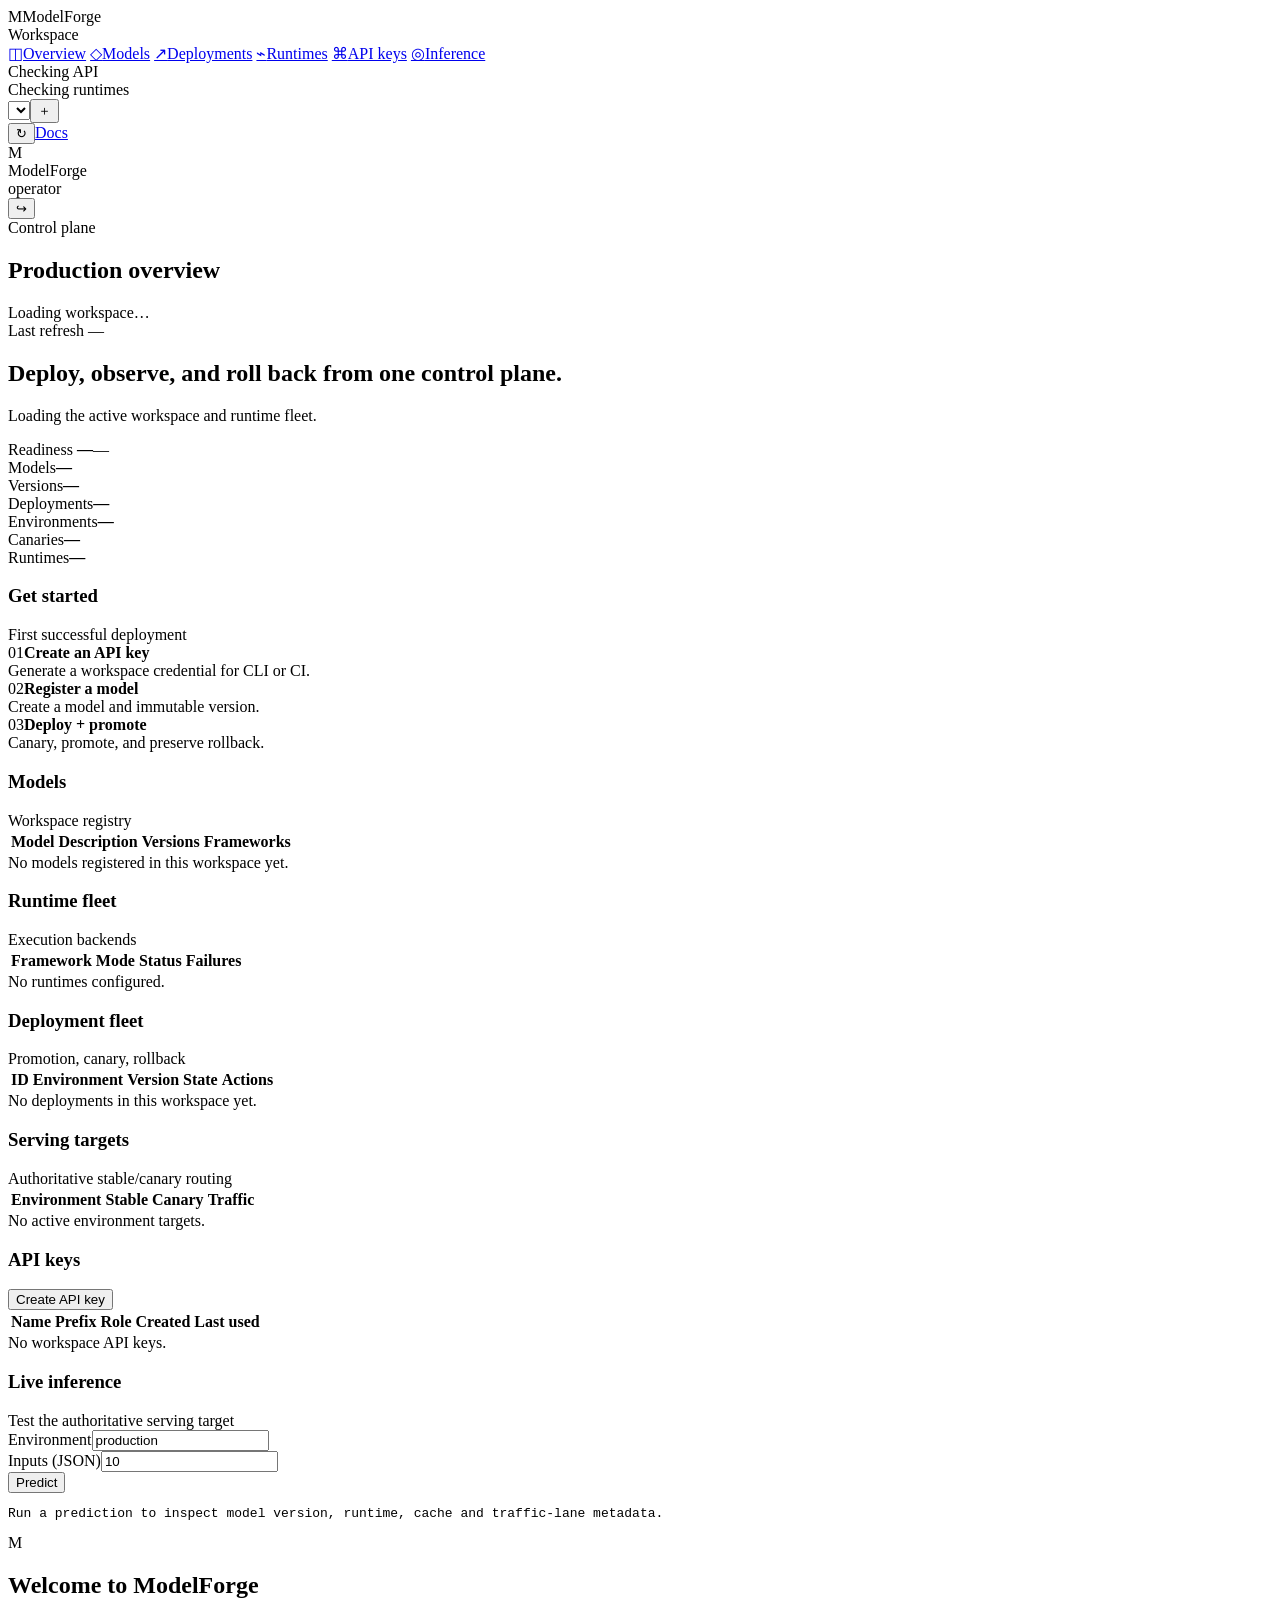
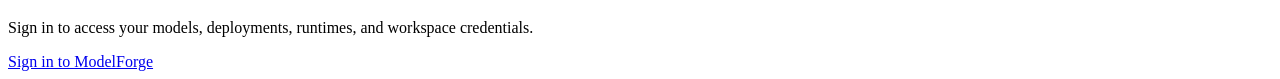
==== commit f02e46fc: "Harden browser assets and content security policy" ====
--- a/src/modelforge/dashboard/index.html
+++ b/src/modelforge/dashboard/index.html
@@ -3,21 +3,7 @@
 <head>
 <meta charset="utf-8"><meta name="viewport" content="width=device-width, initial-scale=1">
 <title>ModelForge Console</title>
-<style>
-:root{color-scheme:dark;--bg:#070b12;--side:#0b111c;--panel:#0e1624;--border:rgba(148,163,184,.14);--text:#f7f9fc;--muted:#8290a5;--accent:#829cff;--green:#64dfbd;--amber:#f3bd67;--red:#ff7785;--shadow:0 20px 60px rgba(0,0,0,.28)}
-*{box-sizing:border-box}body{margin:0;background:var(--bg);color:var(--text);font:14px/1.5 Inter,ui-sans-serif,system-ui,-apple-system,BlinkMacSystemFont,"Segoe UI",sans-serif}button,input,select{font:inherit}.app{min-height:100vh;display:grid;grid-template-columns:244px 1fr}
-aside{position:sticky;top:0;height:100vh;background:linear-gradient(180deg,#0b111c,#080d15);border-right:1px solid var(--border);padding:20px 15px;display:flex;flex-direction:column}.brand{display:flex;align-items:center;gap:10px;padding:4px 8px 22px;font-weight:780;font-size:17px}.mark{width:31px;height:31px;border-radius:9px;display:grid;place-items:center;background:linear-gradient(135deg,#89a2ff,#67ddc2);color:#061018;font-weight:900}.navlabel{color:#536178;text-transform:uppercase;letter-spacing:.08em;font-size:10px;font-weight:800;padding:12px 10px 6px}.nav{display:grid;gap:4px}.nav a{color:#8996aa;padding:9px 10px;border-radius:9px;display:flex;gap:10px;text-decoration:none}.nav a:hover,.nav a.active{color:#eef3ff;background:rgba(124,156,255,.09)}.glyph{width:18px;color:#6e7e95}.sidebottom{margin-top:auto;border-top:1px solid var(--border);padding-top:16px}.health{display:flex;gap:9px;align-items:center;padding:8px 10px;color:#92a0b3;font-size:12px}.hdot{width:7px;height:7px;border-radius:50%;background:#475569}.hdot.ok{background:var(--green);box-shadow:0 0 12px rgba(100,223,189,.55)}
-main{min-width:0}.topbar{height:68px;border-bottom:1px solid var(--border);display:flex;align-items:center;justify-content:space-between;padding:0 28px;position:sticky;top:0;background:rgba(7,11,18,.86);backdrop-filter:blur(18px);z-index:20}.top-left,.top-right{display:flex;align-items:center;gap:10px}.workspace{background:#0d1522;color:#dce5f4;border:1px solid var(--border);border-radius:10px;padding:8px 31px 8px 11px;max-width:240px}.btn{border:1px solid var(--border);background:#0e1725;color:#d8e0ed;border-radius:10px;min-height:38px;padding:0 13px;cursor:pointer;font-weight:700}.btn:hover{border-color:rgba(130,156,255,.45)}.btn.primary{background:linear-gradient(135deg,#869fff,#67d9c1);border:0;color:#07111b}.btn.danger{color:#ff9aa5}.btn.small{min-height:31px;padding:0 9px;font-size:12px}.user{display:flex;align-items:center;gap:9px}.avatar{width:32px;height:32px;border-radius:50%;display:grid;place-items:center;background:#17233a;color:#bfd0ff;border:1px solid var(--border);font-weight:800}.user-name{font-weight:720;font-size:12px}.user-role{color:var(--muted);font-size:10px;text-transform:uppercase;letter-spacing:.06em}
-.content{padding:28px;max-width:1500px;margin:0 auto}.page-head{display:flex;justify-content:space-between;align-items:flex-end;gap:20px;margin-bottom:22px}.eyebrow{color:#829cff;text-transform:uppercase;font-size:10px;letter-spacing:.09em;font-weight:800}.page-head h1{margin:5px 0 2px;font-size:30px;letter-spacing:-.035em}.muted{color:var(--muted)}
-.hero{border:1px solid var(--border);background:radial-gradient(circle at 85% 0%,rgba(100,223,189,.09),transparent 35%),linear-gradient(135deg,rgba(130,156,255,.09),rgba(14,22,36,.85));border-radius:16px;padding:22px;display:flex;justify-content:space-between;gap:20px;align-items:center;margin-bottom:18px;box-shadow:var(--shadow)}.hero h2{margin:0 0 5px;font-size:19px}.hero p{margin:0;color:#93a2b7}.hero-side{display:flex;gap:10px}.pill{border:1px solid var(--border);background:rgba(255,255,255,.025);padding:7px 10px;border-radius:999px;color:#aab7c9;font-size:11px}
-.stats{display:grid;grid-template-columns:repeat(6,1fr);gap:11px;margin-bottom:18px}.stat{border:1px solid var(--border);background:var(--panel);border-radius:14px;padding:15px}.stat span{display:block;color:#718199;font-size:10px;text-transform:uppercase;letter-spacing:.07em;font-weight:800}.stat strong{display:block;margin-top:5px;font-size:22px}.grid2{display:grid;grid-template-columns:1.2fr .8fr;gap:16px}.card{border:1px solid var(--border);background:var(--panel);border-radius:15px;overflow:hidden;margin-bottom:16px}.section-head{min-height:57px;padding:0 17px;border-bottom:1px solid var(--border);display:flex;justify-content:space-between;align-items:center;gap:12px}.section-head h3{margin:0;font-size:14px}.section-head span{color:var(--muted);font-size:11px}.body{padding:16px}
-table{width:100%;border-collapse:collapse}th{text-align:left;color:#66768d;font-size:10px;text-transform:uppercase;letter-spacing:.07em;padding:10px 12px;border-bottom:1px solid var(--border)}td{padding:12px;border-bottom:1px solid rgba(148,163,184,.08);vertical-align:middle}tr:last-child td{border-bottom:0}.badge{display:inline-flex;padding:4px 7px;border-radius:999px;border:1px solid var(--border);font-size:10px;text-transform:uppercase;font-weight:800}.badge.active,.badge.healthy,.badge.owner,.badge.admin{color:#81e5c9;background:rgba(100,223,189,.07)}.badge.canary,.badge.deploying,.badge.developer{color:#ffd18a;background:rgba(243,189,103,.08)}.badge.failed,.badge.unavailable,.badge.circuit_open{color:#ff9ca6;background:rgba(255,119,133,.08)}.actions{display:flex;gap:6px;flex-wrap:wrap}.empty{padding:24px;color:#6f7e94;text-align:center}
-.inference{display:grid;grid-template-columns:1fr 1.4fr auto;gap:10px;align-items:end}.field label{display:block;color:#74839a;font-size:10px;text-transform:uppercase;letter-spacing:.07em;font-weight:800;margin-bottom:6px}.field input,.field select{width:100%;height:39px;background:#09111d;border:1px solid var(--border);border-radius:9px;color:#e6edf8;padding:0 10px}.output{background:#080e17;border:1px solid var(--border);border-radius:11px;padding:13px;min-height:84px;white-space:pre-wrap;overflow:auto;font:12px/1.55 ui-monospace,SFMono-Regular,Menlo,monospace;color:#b7c3d5;margin-top:12px}.keyprefix{font:12px ui-monospace,SFMono-Regular,Menlo,monospace;color:#b7c8e1}
-.onboarding{display:grid;grid-template-columns:repeat(3,1fr);gap:10px}.step{border:1px solid var(--border);background:#0b1320;border-radius:12px;padding:14px}.step strong{display:block;margin:5px 0}.num{color:#92a7ff;font-size:11px;font-weight:900}
-dialog{border:1px solid var(--border);border-radius:16px;background:#0d1522;color:var(--text);padding:0;width:min(460px,calc(100vw - 32px));box-shadow:0 30px 100px rgba(0,0,0,.55)}dialog::backdrop{background:rgba(2,6,12,.76);backdrop-filter:blur(5px)}.modal-head{padding:17px 19px;border-bottom:1px solid var(--border);display:flex;justify-content:space-between;align-items:center}.modal-head h3{margin:0}.modal-body{padding:18px}.modal-actions{display:flex;justify-content:flex-end;gap:8px;margin-top:18px}.secret{word-break:break-all;background:#080e17;border:1px solid var(--border);border-radius:10px;padding:13px;font:12px/1.6 ui-monospace,SFMono-Regular,Menlo,monospace;color:#c6d5ec}.warn{color:#eec17a;font-size:12px;margin-top:10px}
-.toast{position:fixed;right:20px;bottom:20px;background:#142135;border:1px solid var(--border);color:#eaf1fb;border-radius:11px;padding:11px 14px;box-shadow:var(--shadow);opacity:0;transform:translateY(8px);pointer-events:none;transition:.18s;z-index:100}.toast.show{opacity:1;transform:none}.toast.error{color:#ffadb6}.authgate{position:fixed;inset:0;background:radial-gradient(circle at 50% 10%,rgba(130,156,255,.12),transparent 36%),#070b12;display:none;place-items:center;z-index:200}.authcard{width:min(470px,calc(100% - 32px));border:1px solid var(--border);border-radius:18px;background:#0d1522;padding:30px;text-align:center;box-shadow:var(--shadow)}.authcard .mark{margin:0 auto 15px}.authcard h2{font-size:24px;margin:0 0 8px}.authcard p{color:var(--muted);margin:0 0 20px}
-@media(max-width:1100px){.stats{grid-template-columns:repeat(3,1fr)}.grid2{grid-template-columns:1fr}.app{grid-template-columns:76px 1fr}.brand span:last-child,.nav a span:last-child,.navlabel,.sidebottom span:last-child{display:none}.nav a,.brand{justify-content:center}}@media(max-width:720px){.app{display:block}aside{display:none}.topbar{padding:0 14px}.content{padding:18px 14px}.stats{grid-template-columns:repeat(2,1fr)}.hero,.page-head{align-items:flex-start;flex-direction:column}.inference,.onboarding{grid-template-columns:1fr}.usertext{display:none}}
-</style>
+<link rel="stylesheet" href="/assets/dashboard.css">
 </head>
 <body>
 <div class="app">
@@ -37,7 +23,7 @@
 <main>
 <header class="topbar">
   <div class="top-left"><select class="workspace" id="workspace-select"></select><button class="btn" id="new-workspace">＋</button></div>
-  <div class="top-right"><button class="btn" id="refresh-button">↻</button><a class="btn" href="/docs" style="text-decoration:none">Docs</a><div class="user"><div class="avatar" id="avatar">M</div><div class="usertext"><div class="user-name" id="user-name">ModelForge</div><div class="user-role" id="user-role">operator</div></div></div><button class="btn" id="logout-button">↪</button></div>
+  <div class="top-right"><button class="btn" id="refresh-button">↻</button><a class="btn" href="/docs" class="plain-link">Docs</a><div class="user"><div class="avatar" id="avatar">M</div><div class="usertext"><div class="user-name" id="user-name">ModelForge</div><div class="user-role" id="user-role">operator</div></div></div><button class="btn" id="logout-button">↪</button></div>
 </header>
 <div class="content">
 <section class="page-head" id="overview"><div><div class="eyebrow">Control plane</div><h1>Production overview</h1><div class="muted" id="workspace-subtitle">Loading workspace…</div></div><div class="muted">Last refresh <span id="last-refresh">—</span></div></section>
@@ -45,64 +31,24 @@
 <section class="stats"><div class="stat"><span>Models</span><strong id="models-count">—</strong></div><div class="stat"><span>Versions</span><strong id="versions-count">—</strong></div><div class="stat"><span>Deployments</span><strong id="deployments-count">—</strong></div><div class="stat"><span>Environments</span><strong id="environments-count">—</strong></div><div class="stat"><span>Canaries</span><strong id="canaries-count">—</strong></div><div class="stat"><span>Runtimes</span><strong id="runtimes-count">—</strong></div></section>
 <section class="card" id="onboarding"><div class="section-head"><h3>Get started</h3><span>First successful deployment</span></div><div class="body onboarding"><div class="step"><span class="num">01</span><strong>Create an API key</strong><div class="muted">Generate a workspace credential for CLI or CI.</div></div><div class="step"><span class="num">02</span><strong>Register a model</strong><div class="muted">Create a model and immutable version.</div></div><div class="step"><span class="num">03</span><strong>Deploy + promote</strong><div class="muted">Canary, promote, and preserve rollback.</div></div></div></section>
 <div class="grid2">
-<section class="card" id="models"><div class="section-head"><h3>Models</h3><span>Workspace registry</span></div><div class="body" style="padding:0"><table><thead><tr><th>Model</th><th>Description</th><th>Versions</th><th>Frameworks</th></tr></thead><tbody id="model-body"></tbody></table><div class="empty" id="model-empty">No models registered in this workspace yet.</div></div></section>
-<section class="card" id="runtimes"><div class="section-head"><h3>Runtime fleet</h3><span>Execution backends</span></div><div class="body" style="padding:0"><table><thead><tr><th>Framework</th><th>Mode</th><th>Status</th><th>Failures</th></tr></thead><tbody id="runtime-body"></tbody></table><div class="empty" id="runtime-empty">No runtimes configured.</div></div></section>
+<section class="card" id="models"><div class="section-head"><h3>Models</h3><span>Workspace registry</span></div><div class="body flush"><table><thead><tr><th>Model</th><th>Description</th><th>Versions</th><th>Frameworks</th></tr></thead><tbody id="model-body"></tbody></table><div class="empty" id="model-empty">No models registered in this workspace yet.</div></div></section>
+<section class="card" id="runtimes"><div class="section-head"><h3>Runtime fleet</h3><span>Execution backends</span></div><div class="body flush"><table><thead><tr><th>Framework</th><th>Mode</th><th>Status</th><th>Failures</th></tr></thead><tbody id="runtime-body"></tbody></table><div class="empty" id="runtime-empty">No runtimes configured.</div></div></section>
 </div>
-<section class="card" id="deployments"><div class="section-head"><h3>Deployment fleet</h3><span>Promotion, canary, rollback</span></div><div class="body" style="padding:0"><table><thead><tr><th>ID</th><th>Environment</th><th>Version</th><th>State</th><th>Actions</th></tr></thead><tbody id="deployment-body"></tbody></table><div class="empty" id="deployment-empty">No deployments in this workspace yet.</div></div></section>
-<section class="card"><div class="section-head"><h3>Serving targets</h3><span>Authoritative stable/canary routing</span></div><div class="body" style="padding:0"><table><thead><tr><th>Environment</th><th>Stable</th><th>Canary</th><th>Traffic</th></tr></thead><tbody id="target-body"></tbody></table><div class="empty" id="target-empty">No active environment targets.</div></div></section>
-<section class="card" id="keys"><div class="section-head"><h3>API keys</h3><button class="btn small primary" id="create-key">Create API key</button></div><div class="body" style="padding:0"><table><thead><tr><th>Name</th><th>Prefix</th><th>Role</th><th>Created</th><th>Last used</th><th></th></tr></thead><tbody id="key-body"></tbody></table><div class="empty" id="key-empty">No workspace API keys.</div><div class="empty" id="key-forbidden" hidden>API-key management requires an admin or owner role.</div></div></section>
+<section class="card" id="deployments"><div class="section-head"><h3>Deployment fleet</h3><span>Promotion, canary, rollback</span></div><div class="body flush"><table><thead><tr><th>ID</th><th>Environment</th><th>Version</th><th>State</th><th>Actions</th></tr></thead><tbody id="deployment-body"></tbody></table><div class="empty" id="deployment-empty">No deployments in this workspace yet.</div></div></section>
+<section class="card"><div class="section-head"><h3>Serving targets</h3><span>Authoritative stable/canary routing</span></div><div class="body flush"><table><thead><tr><th>Environment</th><th>Stable</th><th>Canary</th><th>Traffic</th></tr></thead><tbody id="target-body"></tbody></table><div class="empty" id="target-empty">No active environment targets.</div></div></section>
+<section class="card" id="keys"><div class="section-head"><h3>API keys</h3><button class="btn small primary" id="create-key">Create API key</button></div><div class="body flush"><table><thead><tr><th>Name</th><th>Prefix</th><th>Role</th><th>Created</th><th>Last used</th><th></th></tr></thead><tbody id="key-body"></tbody></table><div class="empty" id="key-empty">No workspace API keys.</div><div class="empty" id="key-forbidden" hidden>API-key management requires an admin or owner role.</div></div></section>
 <section class="card" id="inference"><div class="section-head"><h3>Live inference</h3><span>Test the authoritative serving target</span></div><div class="body"><div class="inference"><div class="field"><label for="environment">Environment</label><input id="environment" value="production"></div><div class="field"><label for="inputs">Inputs (JSON)</label><input id="inputs" value="10"></div><button class="btn primary" id="predict-button">Predict</button></div><pre class="output" id="prediction-output">Run a prediction to inspect model version, runtime, cache and traffic-lane metadata.</pre></div></section>
 </div>
 </main>
 </div>
 
-<div class="authgate" id="auth-gate"><div class="authcard"><div class="mark">M</div><h2>Welcome to ModelForge</h2><p>Sign in to access your models, deployments, runtimes, and workspace credentials.</p><a class="btn primary" href="/auth/login?next=/dashboard" style="text-decoration:none">Sign in to ModelForge</a></div></div>
+<div class="authgate" id="auth-gate"><div class="authcard"><div class="mark">M</div><h2>Welcome to ModelForge</h2><p>Sign in to access your models, deployments, runtimes, and workspace credentials.</p><a class="btn primary" href="/auth/login?next=/dashboard" class="plain-link">Sign in to ModelForge</a></div></div>
 
-<dialog id="workspace-dialog"><div class="modal-head"><h3>Create workspace</h3><button class="btn" data-close="workspace-dialog">×</button></div><form class="modal-body" id="workspace-form"><div class="field"><label>Workspace name</label><input id="workspace-name" required maxlength="255" placeholder="Acme ML"></div><div class="field" style="margin-top:12px"><label>Slug</label><input id="workspace-slug" required maxlength="80" placeholder="acme-ml"></div><div class="modal-actions"><button class="btn" type="button" data-close="workspace-dialog">Cancel</button><button class="btn primary" type="submit">Create workspace</button></div></form></dialog>
-<dialog id="key-dialog"><div class="modal-head"><h3>Create API key</h3><button class="btn" data-close="key-dialog">×</button></div><form class="modal-body" id="key-form"><div class="field"><label>Key name</label><input id="key-name" required maxlength="120" placeholder="production-ci"></div><div class="field" style="margin-top:12px"><label>Role</label><select id="key-role"><option value="viewer">Viewer</option><option value="developer" selected>Developer</option><option value="admin">Admin</option></select></div><div class="modal-actions"><button class="btn" type="button" data-close="key-dialog">Cancel</button><button class="btn primary" type="submit">Create key</button></div></form></dialog>
+<dialog id="workspace-dialog"><div class="modal-head"><h3>Create workspace</h3><button class="btn" data-close="workspace-dialog">×</button></div><form class="modal-body" id="workspace-form"><div class="field"><label>Workspace name</label><input id="workspace-name" required maxlength="255" placeholder="Acme ML"></div><div class="field spaced"><label>Slug</label><input id="workspace-slug" required maxlength="80" placeholder="acme-ml"></div><div class="modal-actions"><button class="btn" type="button" data-close="workspace-dialog">Cancel</button><button class="btn primary" type="submit">Create workspace</button></div></form></dialog>
+<dialog id="key-dialog"><div class="modal-head"><h3>Create API key</h3><button class="btn" data-close="key-dialog">×</button></div><form class="modal-body" id="key-form"><div class="field"><label>Key name</label><input id="key-name" required maxlength="120" placeholder="production-ci"></div><div class="field spaced"><label>Role</label><select id="key-role"><option value="viewer">Viewer</option><option value="developer" selected>Developer</option><option value="admin">Admin</option></select></div><div class="modal-actions"><button class="btn" type="button" data-close="key-dialog">Cancel</button><button class="btn primary" type="submit">Create key</button></div></form></dialog>
 <dialog id="secret-dialog"><div class="modal-head"><h3>API key created</h3><button class="btn" data-close="secret-dialog">×</button></div><div class="modal-body"><div class="secret" id="secret-value"></div><div class="warn">Copy this key now. ModelForge stores only its one-way hash and cannot show the secret again.</div><div class="modal-actions"><button class="btn" id="copy-secret">Copy</button><button class="btn primary" data-close="secret-dialog">Done</button></div></div></dialog>
 <div class="toast" id="toast"></div>
 
-<script>
-const state={authConfig:null,identity:null,workspaces:[],selectedWorkspace:null,models:[],modelVersions:new Map(),deployments:[],targets:[],runtimes:{in_process:[],external:[]},health:{external:[]},keys:[]};
-function esc(v){const e=document.createElement("div");e.textContent=v==null?"":String(v);return e.innerHTML}
-function cookie(n){const p=n+"=";const i=document.cookie.split(";").map(x=>x.trim()).find(x=>x.startsWith(p));return i?i.slice(p.length):""}
-function headers(method,body,skip){const h={};if(body)h["Content-Type"]="application/json";if(!skip&&state.selectedWorkspace)h["X-ModelForge-Workspace"]=state.selectedWorkspace;if(["POST","PUT","PATCH","DELETE"].includes(String(method||"GET").toUpperCase())){const c=decodeURIComponent(cookie("mf_csrf"));if(c)h["X-ModelForge-CSRF"]=c}return h}
-async function api(path,options){const o=Object.assign({method:"GET"},options||{});const body=o.body!==undefined&&o.body!==null;o.credentials="same-origin";o.headers=Object.assign(headers(o.method,body,o.skipWorkspace),o.headers||{});delete o.skipWorkspace;const r=await fetch(path,o);const ct=r.headers.get("content-type")||"";const p=ct.includes("application/json")?await r.json():await r.text();if(!r.ok){const e=new Error(p&&p.detail?p.detail:String(p||r.statusText));e.status=r.status;throw e}return p}
-function toast(msg,err){const e=document.getElementById("toast");e.textContent=msg;e.className="toast show"+(err?" error":"");clearTimeout(window.toastTimer);window.toastTimer=setTimeout(()=>e.className="toast",3000)}
-function badge(v){const n=String(v||"unknown").toLowerCase();return '<span class="badge '+esc(n)+'">'+esc(v||"unknown")+"</span>"}
-function initials(v){return String(v||"M").split(/\s+/).filter(Boolean).slice(0,2).map(x=>x[0].toUpperCase()).join("")||"M"}
-function canKeys(){return state.identity&&["admin","owner"].includes(state.identity.role)}
-async function identity(){state.authConfig=await api("/auth/config",{skipWorkspace:true});try{state.workspaces=await api("/workspaces",{skipWorkspace:true});const remembered=localStorage.getItem("modelforge.workspace");const match=state.workspaces.find(x=>x.slug===remembered);state.selectedWorkspace=match?match.slug:(state.workspaces[0]?state.workspaces[0].slug:null);state.identity=await api("/auth/me");renderIdentity();return true}catch(e){if(e.status===401&&state.authConfig.browser_login_enabled){document.getElementById("auth-gate").style.display="grid";return false}throw e}}
-function renderIdentity(){const i=state.identity||{};const w=state.workspaces.find(x=>x.slug===state.selectedWorkspace);const s=document.getElementById("workspace-select");s.innerHTML="";state.workspaces.forEach(x=>{const o=document.createElement("option");o.value=x.slug;o.textContent=x.name;o.selected=x.slug===state.selectedWorkspace;s.appendChild(o)});document.getElementById("workspace-subtitle").textContent=(w?w.name:i.workspace_slug||"Workspace")+" · "+(i.role||"member");const name=i.display_name||i.email||(i.auth_type==="self_hosted"?"Self-hosted operator":"ModelForge user");document.getElementById("user-name").textContent=name;document.getElementById("user-role").textContent=i.role||"member";document.getElementById("avatar").textContent=initials(name);document.getElementById("new-workspace").hidden=!i.user_id;document.getElementById("logout-button").hidden=i.auth_type==="self_hosted"}
-async function versions(){state.modelVersions=new Map(await Promise.all(state.models.map(async m=>{try{return[m.id,await api("/models/"+m.id+"/versions")]}catch(e){return[m.id,[]]}})))}
-async function targets(){const env=[...new Set(state.deployments.map(x=>x.environment))];state.targets=(await Promise.all(env.map(async x=>{try{return await api("/deployment-targets/"+encodeURIComponent(x))}catch(e){return null}}))).filter(Boolean)}
-async function keys(){state.keys=canKeys()?await api("/api-keys"):[]}
-async function refresh(){const b=document.getElementById("refresh-button");b.disabled=true;try{const r=await Promise.all([api("/health",{skipWorkspace:true}),api("/ready",{skipWorkspace:true}),api("/models"),api("/deployments"),api("/runtimes"),api("/runtimes/health"),api("/auth/me")]);state.models=r[2];state.deployments=r[3];state.runtimes=r[4];state.health=r[5];state.identity=r[6];await Promise.all([versions(),targets(),keys()]);render(r[1]);renderIdentity();document.getElementById("api-dot").classList.add("ok");document.getElementById("api-status").textContent="API healthy"}catch(e){if(e.status===401&&state.authConfig&&state.authConfig.browser_login_enabled)document.getElementById("auth-gate").style.display="grid";else toast(e.message,true)}finally{b.disabled=false}}
-function render(readiness){const av=[...state.modelVersions.values()].flat(),ext=state.runtimes.external||[],inp=state.runtimes.in_process||[],healthy=(state.health.external||[]).filter(x=>x.status==="healthy").length;document.getElementById("readiness").textContent=readiness.status||"unknown";document.getElementById("external-health").textContent=ext.length?healthy+"/"+ext.length+" runtimes healthy":"In-process runtimes only";document.getElementById("last-refresh").textContent=new Date().toLocaleTimeString();document.getElementById("models-count").textContent=state.models.length;document.getElementById("versions-count").textContent=av.length;document.getElementById("deployments-count").textContent=state.deployments.length;document.getElementById("environments-count").textContent=state.targets.length;document.getElementById("canaries-count").textContent=state.deployments.filter(x=>x.state==="CANARY").length;document.getElementById("runtimes-count").textContent=ext.length+inp.length;document.getElementById("onboarding").hidden=state.models.length>0;const ok=ext.length===0||healthy===ext.length;document.getElementById("runtime-dot").classList.toggle("ok",ok);document.getElementById("runtime-status").textContent=ok?"Runtimes healthy":"Runtime attention";renderModels();renderDeployments();renderTargets();renderRuntimes();renderKeys()}
-function renderModels(){const b=document.getElementById("model-body");b.innerHTML="";state.models.forEach(m=>{const v=state.modelVersions.get(m.id)||[],f=[...new Set(v.map(x=>x.framework))].join(", ")||"—",r=document.createElement("tr");r.innerHTML="<td><strong>"+esc(m.name)+"</strong><div class='muted'>#"+m.id+"</div></td><td class='muted'>"+esc(m.description||"—")+"</td><td>"+v.length+"</td><td>"+esc(f)+"</td>";b.appendChild(r)});document.getElementById("model-empty").hidden=state.models.length!==0}
-function act(label,a,id,d){return"<button class='btn small"+(d?" danger":"")+"' data-action='"+a+"' data-id='"+id+"'>"+label+"</button>"}
-function dActions(d){const x=[];if(d.state==="DEPLOYING"){x.push(act("Promote","promote",d.id));x.push(act("Canary","canary-start",d.id))}else if(d.state==="CANARY"){x.push(act("Weight","canary-weight",d.id));x.push(act("Promote canary","canary-promote",d.id));x.push(act("Abort","canary-abort",d.id,true))}else if(d.state==="SUPERSEDED")x.push(act("Rollback","rollback",d.id));return x.length?"<div class='actions'>"+x.join("")+"</div>":"—"}
-function renderDeployments(){const b=document.getElementById("deployment-body");b.innerHTML="";state.deployments.slice().reverse().forEach(d=>{const r=document.createElement("tr");r.innerHTML="<td>#"+d.id+"</td><td><strong>"+esc(d.environment)+"</strong></td><td>#"+d.model_version_id+"</td><td>"+badge(d.state)+"</td><td>"+dActions(d)+"</td>";b.appendChild(r)});document.getElementById("deployment-empty").hidden=state.deployments.length!==0}
-function renderTargets(){const b=document.getElementById("target-body");b.innerHTML="";state.targets.forEach(t=>{const r=document.createElement("tr");r.innerHTML="<td><strong>"+esc(t.environment)+"</strong></td><td>#"+t.active_deployment_id+"</td><td>"+(t.canary_deployment_id?"#"+t.canary_deployment_id:"—")+"</td><td>"+(t.canary_deployment_id?t.canary_weight+"%":"—")+"</td>";b.appendChild(r)});document.getElementById("target-empty").hidden=state.targets.length!==0}
-function renderRuntimes(){const b=document.getElementById("runtime-body");b.innerHTML="";const hm=new Map((state.health.external||[]).map(x=>[x.framework,x]));(state.runtimes.in_process||[]).forEach(x=>{const r=document.createElement("tr");r.innerHTML="<td><strong>"+esc(x.framework)+"</strong></td><td>in-process</td><td>"+badge("healthy")+"</td><td>0</td>";b.appendChild(r)});(state.runtimes.external||[]).forEach(x=>{const h=hm.get(x.framework)||{},r=document.createElement("tr");r.innerHTML="<td><strong>"+esc(x.framework)+"</strong><div class='muted'>"+esc(x.runtime||"")+"</div></td><td>external</td><td>"+badge(h.status||x.circuit_state)+"</td><td>"+(x.consecutive_failures||0)+"</td>";b.appendChild(r)});document.getElementById("runtime-empty").hidden=((state.runtimes.in_process||[]).length+(state.runtimes.external||[]).length)!==0}
-function fmt(v){return v?new Date(v).toLocaleString():"Never"}
-function renderKeys(){const b=document.getElementById("key-body");b.innerHTML="";const ok=canKeys();document.getElementById("create-key").hidden=!ok;document.getElementById("key-forbidden").hidden=ok;document.getElementById("key-empty").hidden=!ok||state.keys.length!==0;if(!ok)return;state.keys.forEach(k=>{const r=document.createElement("tr");r.innerHTML="<td><strong>"+esc(k.name)+"</strong><div class='muted'>"+(k.revoked_at?"Revoked":"Active")+"</div></td><td class='keyprefix'>"+esc(k.key_prefix)+"…</td><td>"+badge(k.role)+"</td><td class='muted'>"+esc(fmt(k.created_at))+"</td><td class='muted'>"+esc(fmt(k.last_used_at))+"</td><td>"+(k.revoked_at?"—":"<button class='btn small danger' data-revoke='"+k.id+"'>Revoke</button>")+"</td>";b.appendChild(r)})}
-async function mutate(path,method,payload,msg){try{await api(path,{method:method||"POST",body:payload?JSON.stringify(payload):undefined});toast(msg,false);await refresh()}catch(e){toast(e.message,true)}}
-document.getElementById("deployment-body").addEventListener("click",async e=>{const b=e.target.closest("button[data-action]");if(!b)return;const id=b.dataset.id,a=b.dataset.action;if(a==="promote")return mutate("/deployments/"+id+"/promote","POST",null,"Deployment promoted.");if(a==="rollback")return mutate("/deployments/"+id+"/rollback","POST",null,"Deployment rolled back.");if(a==="canary-start"){const w=Number(prompt("Canary traffic percentage (1-99)","10"));if(Number.isInteger(w))return mutate("/deployments/"+id+"/canary","POST",{weight:w},"Canary started.")}if(a==="canary-weight"){const w=Number(prompt("New canary traffic percentage (1-99)","20"));if(Number.isInteger(w))return mutate("/deployments/"+id+"/canary","PATCH",{weight:w},"Canary weight updated.")}if(a==="canary-promote"&&confirm("Promote this canary to stable?"))return mutate("/deployments/"+id+"/canary/promote","POST",null,"Canary promoted.");if(a==="canary-abort"){const r=prompt("Reason for aborting this canary","Operator aborted canary from dashboard.");if(r)return mutate("/deployments/"+id+"/canary/abort","POST",{reason:r},"Canary aborted.")}})
-document.getElementById("predict-button").addEventListener("click",async()=>{const out=document.getElementById("prediction-output");let input;try{input=JSON.parse(document.getElementById("inputs").value.trim())}catch(e){out.textContent="Invalid JSON input: "+e.message;return}out.textContent="Running prediction…";try{out.textContent=JSON.stringify(await api("/predict",{method:"POST",body:JSON.stringify({environment:document.getElementById("environment").value.trim(),inputs:input})}),null,2)}catch(e){out.textContent="Prediction failed: "+e.message}})
-document.getElementById("workspace-select").addEventListener("change",async e=>{state.selectedWorkspace=e.target.value;localStorage.setItem("modelforge.workspace",state.selectedWorkspace);await refresh()})
-document.getElementById("new-workspace").addEventListener("click",()=>document.getElementById("workspace-dialog").showModal())
-document.getElementById("workspace-name").addEventListener("input",e=>{document.getElementById("workspace-slug").value=e.target.value.toLowerCase().trim().replace(/[^a-z0-9]+/g,"-").replace(/^-|-$/g,"").slice(0,80)})
-document.getElementById("workspace-form").addEventListener("submit",async e=>{e.preventDefault();try{const w=await api("/workspaces",{method:"POST",body:JSON.stringify({name:document.getElementById("workspace-name").value.trim(),slug:document.getElementById("workspace-slug").value.trim()})});state.workspaces=await api("/workspaces",{skipWorkspace:true});state.selectedWorkspace=w.slug;localStorage.setItem("modelforge.workspace",w.slug);document.getElementById("workspace-dialog").close();renderIdentity();await refresh();toast("Workspace created.",false)}catch(x){toast(x.message,true)}})
-document.getElementById("create-key").addEventListener("click",()=>document.getElementById("key-dialog").showModal())
-document.getElementById("key-form").addEventListener("submit",async e=>{e.preventDefault();try{const k=await api("/api-keys",{method:"POST",body:JSON.stringify({name:document.getElementById("key-name").value.trim(),role:document.getElementById("key-role").value})});document.getElementById("key-dialog").close();document.getElementById("secret-value").textContent=k.secret;document.getElementById("secret-dialog").showModal();await keys();renderKeys()}catch(x){toast(x.message,true)}})
-document.getElementById("key-body").addEventListener("click",async e=>{const b=e.target.closest("button[data-revoke]");if(!b||!confirm("Revoke this API key? Existing clients will immediately lose access."))return;try{await api("/api-keys/"+b.dataset.revoke,{method:"DELETE"});await keys();renderKeys();toast("API key revoked.",false)}catch(x){toast(x.message,true)}})
-document.getElementById("copy-secret").addEventListener("click",async e=>{e.preventDefault();await navigator.clipboard.writeText(document.getElementById("secret-value").textContent);toast("API key copied.",false)})
-document.querySelectorAll("[data-close]").forEach(b=>b.addEventListener("click",e=>{e.preventDefault();document.getElementById(b.dataset.close).close()}))
-document.getElementById("logout-button").addEventListener("click",async()=>{try{await api("/auth/logout",{method:"POST",skipWorkspace:true});location.assign("/")}catch(e){toast(e.message,true)}})
-document.getElementById("refresh-button").addEventListener("click",refresh)
-;(async()=>{try{if(await identity()){await refresh();setInterval(refresh,15000)}}catch(e){toast(e.message,true)}})()
-</script>
+<script src="/assets/dashboard.js" defer></script>
 </body>
 </html>
